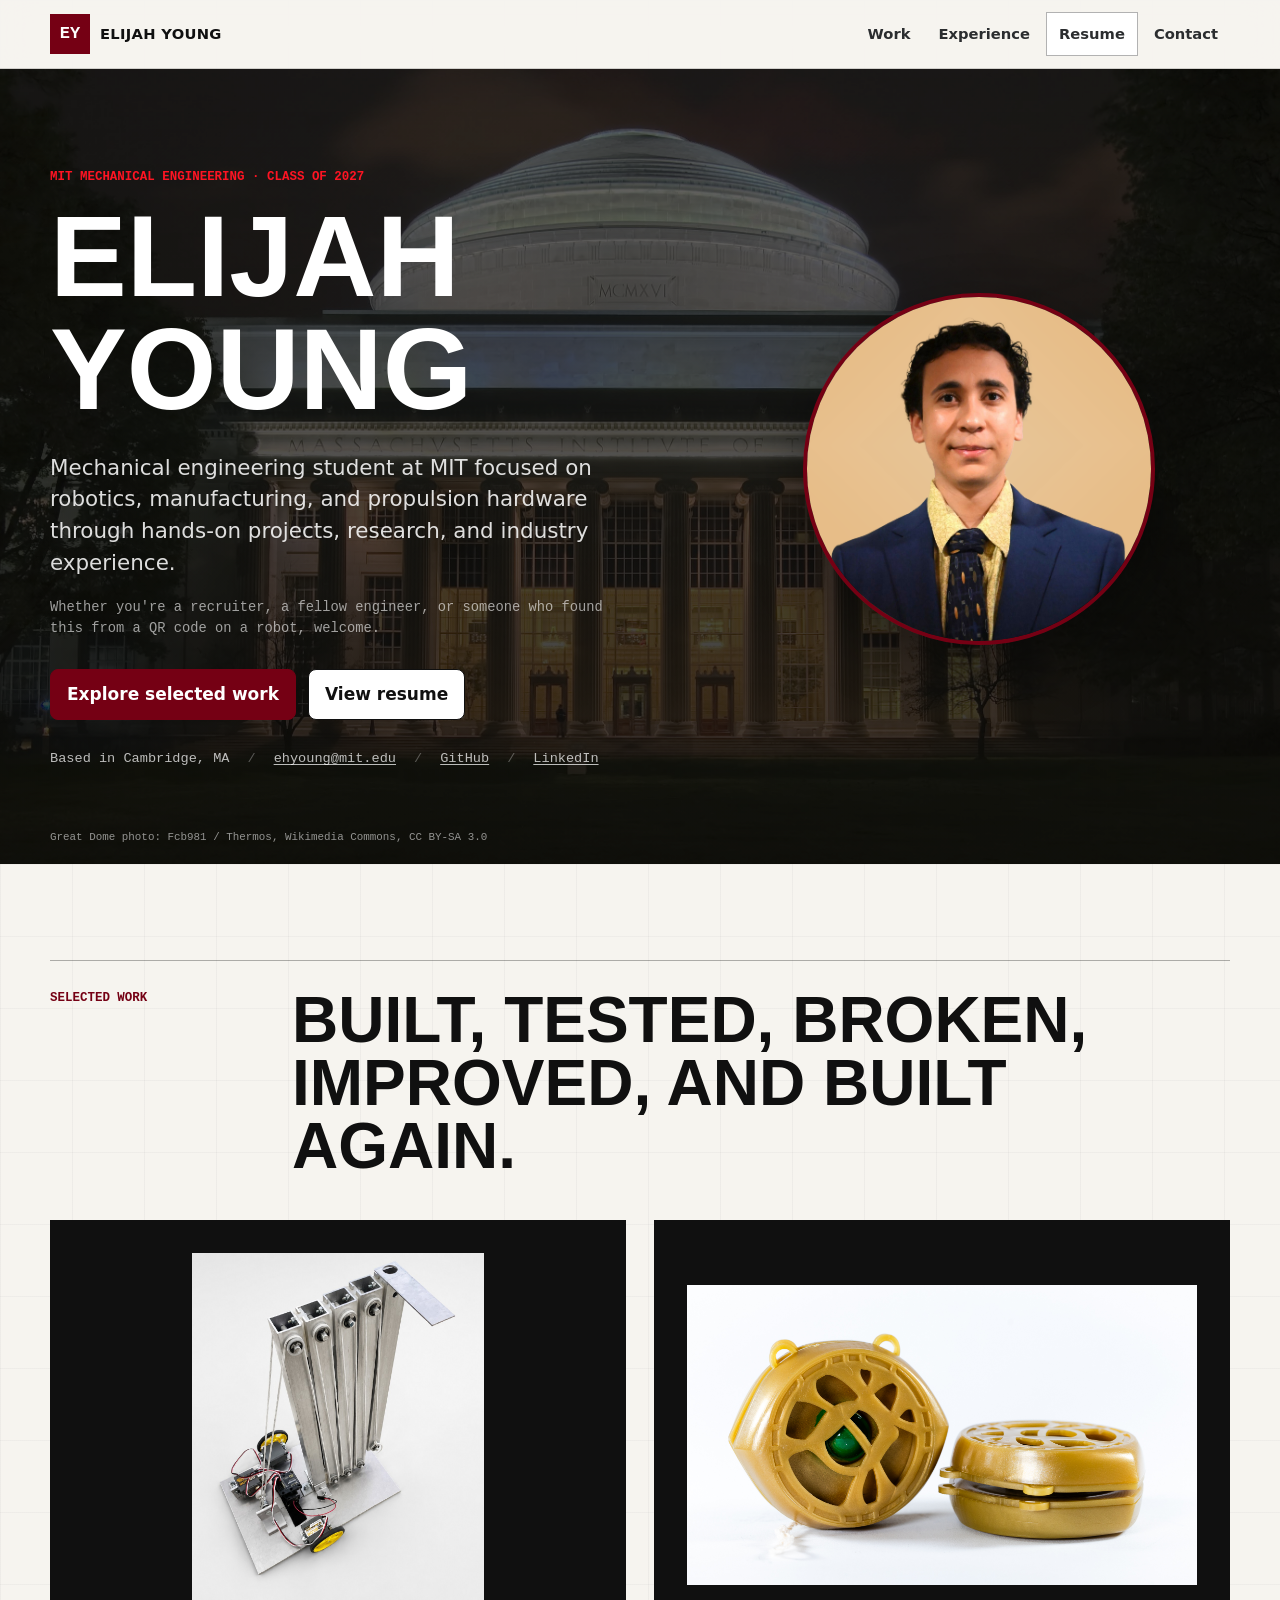
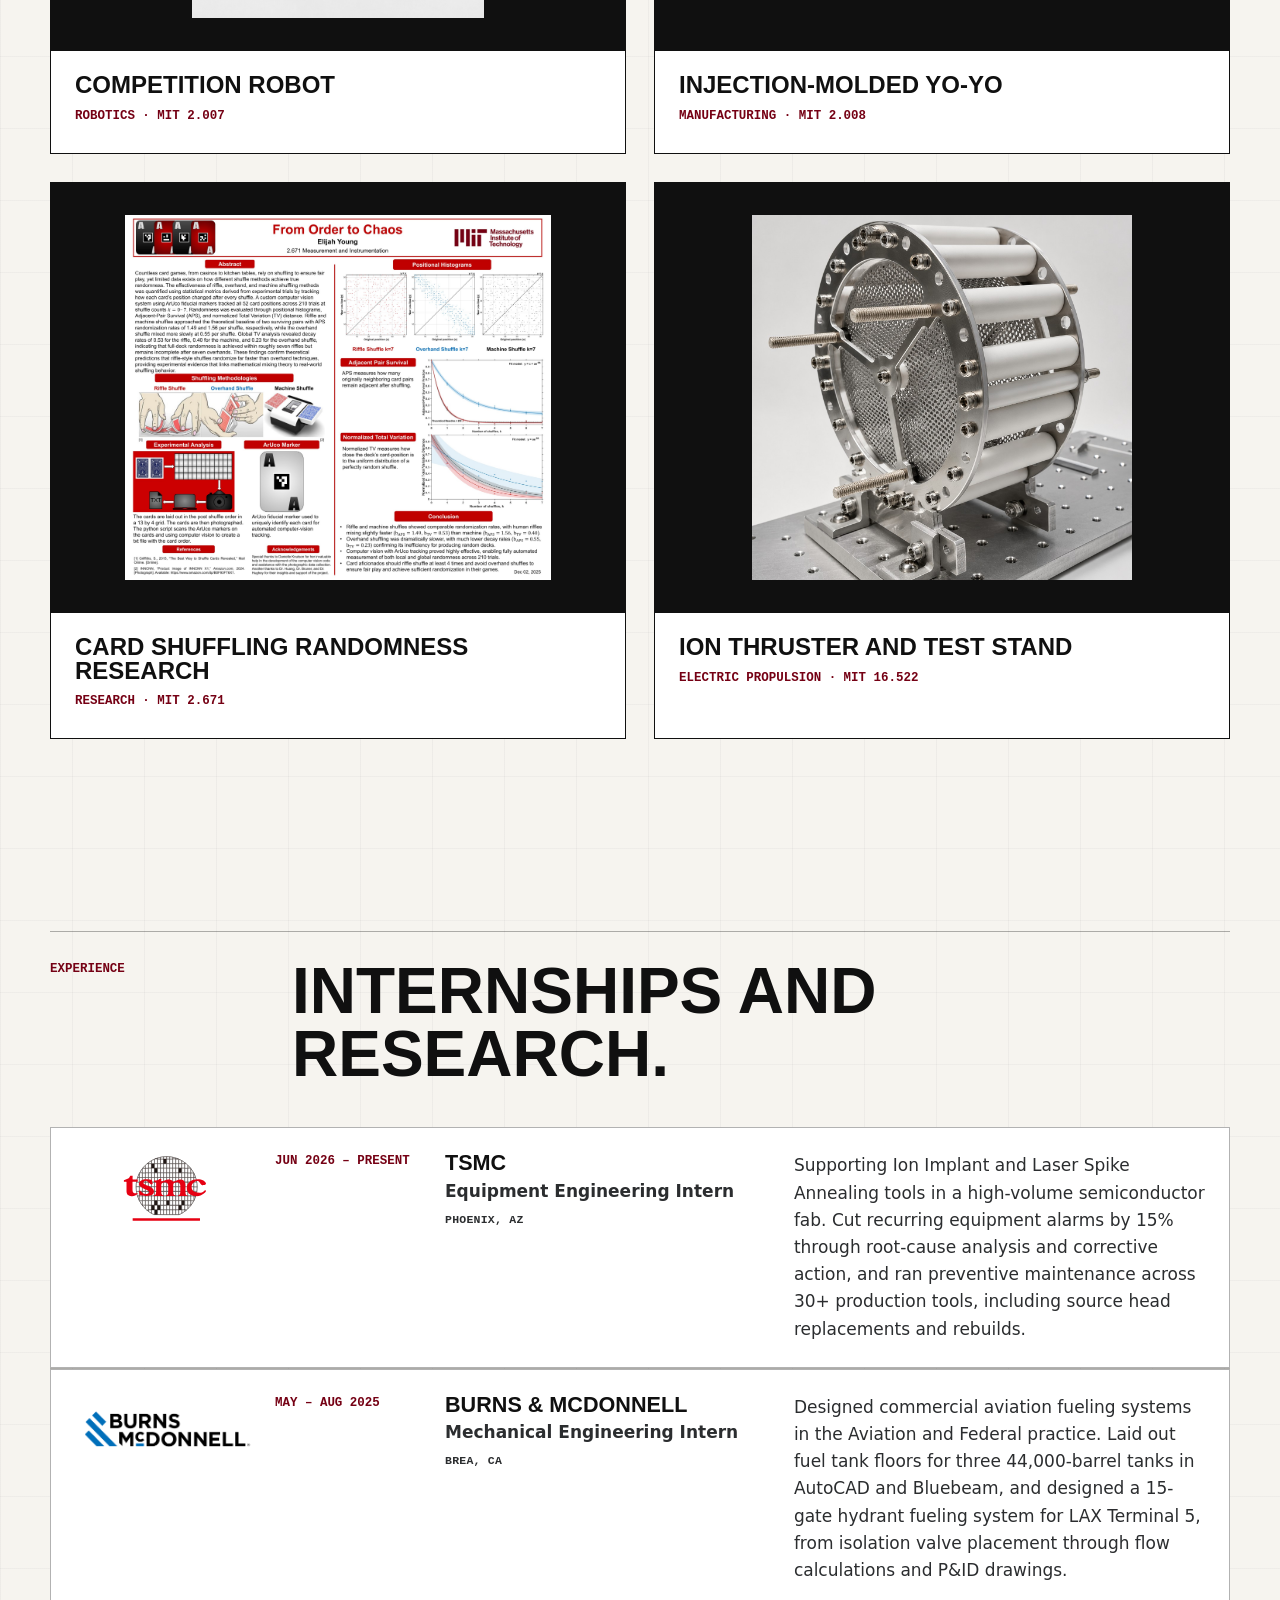
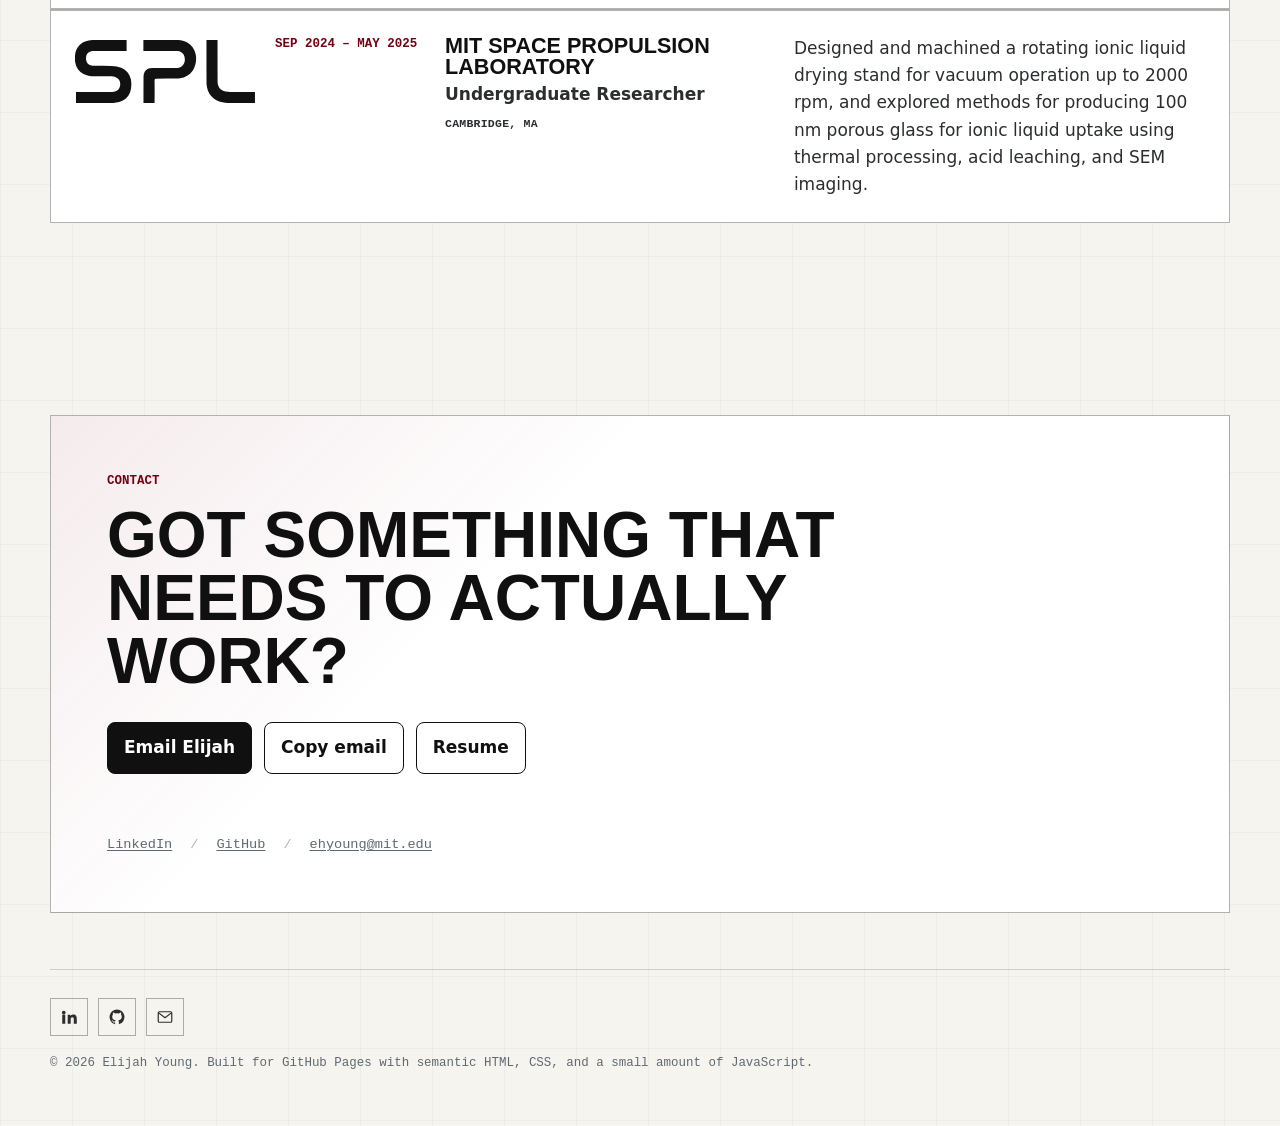
==== index.html @ 79ad25bd "Swap in a sharper Burns & McDonnell logo and widen the timeline logo column The old .webp rendered s" ====
<!DOCTYPE html>
<html lang="en">
<head>
  <meta charset="UTF-8" />
  <meta name="viewport" content="width=device-width, initial-scale=1.0" />
  <title>Elijah Young | Mechanical Engineering Portfolio</title>
  <meta name="description" content="MIT mechanical engineering student who builds robots, tools molds, and machines propulsion hardware. Portfolio of competition robotics, manufacturing, and research work." />
  <link rel="canonical" href="https://elijahhyoung.github.io/" />
  <meta name="theme-color" content="#750014" />
  <meta property="og:type" content="website" />
  <meta property="og:title" content="Elijah Young | Mechanical Engineering Portfolio" />
  <meta property="og:description" content="Robots, injection-molded parts, and propulsion hardware built and tested at MIT." />
  <meta property="og:url" content="https://elijahhyoung.github.io/" />
  <meta property="og:image" content="https://elijahhyoung.github.io/assets/icons/og-image.svg" />
  <meta name="twitter:card" content="summary_large_image" />
  <meta name="twitter:title" content="Elijah Young | Mechanical Engineering Portfolio" />
  <meta name="twitter:description" content="MIT mechanical engineering student who builds robots, tools molds, and machines propulsion hardware." />
  <meta name="twitter:image" content="https://elijahhyoung.github.io/assets/icons/og-image.svg" />
  <link rel="icon" href="assets/icons/ey-monogram.svg" type="image/svg+xml" />
  <link rel="preload" as="image" href="assets/profile/elijah-young-headshot.png" />
  <link rel="preload" as="image" href="assets/profile/mit-dome-night.jpg" />
  <link rel="stylesheet" href="style.css" />
  <script type="application/ld+json">
    {
      "@context": "https://schema.org",
      "@type": "Person",
      "name": "Elijah Young",
      "url": "https://elijahhyoung.github.io/",
      "email": "mailto:ehyoung@mit.edu",
      "affiliation": {
        "@type": "CollegeOrUniversity",
        "name": "Massachusetts Institute of Technology"
      },
      "sameAs": [
        "https://github.com/elijahhyoung",
        "https://www.linkedin.com/in/elijah-h-young/"
      ]
    }
  </script>
</head>
<body>
  <a class="skip-link" href="#main">Skip to content</a>

  <header class="site-header" data-site-header>
    <a class="wordmark" href="#top" aria-label="Elijah Young home">
      <span>EY</span>
      <strong>Elijah Young</strong>
    </a>
    <button class="nav-toggle" type="button" aria-expanded="false" aria-controls="site-nav" data-nav-toggle>
      <span class="sr-only">Menu</span>
      <span></span>
      <span></span>
    </button>
    <nav class="site-nav" id="site-nav" aria-label="Primary navigation" data-site-nav>
      <a href="#work" data-nav-link>Work</a>
      <a href="#experience" data-nav-link>Experience</a>
      <a class="nav-resume" href="assets/resume/elijah-young-resume.pdf" target="_blank" rel="noopener">Resume</a>
      <a href="#contact" data-nav-link>Contact</a>
    </nav>
  </header>

  <main id="main">
    <section class="hero" id="top" aria-labelledby="hero-title" data-section>
      <div class="hero-bg" aria-hidden="true"></div>
      <div class="hero-grid">
        <div class="hero-copy reveal">
          <p class="eyebrow">MIT Mechanical Engineering · Class of 2027</p>
          <h1 id="hero-title">Elijah Young</h1>
          <p class="hero-statement">Mechanical engineering student at MIT focused on robotics, manufacturing, and propulsion hardware through hands-on projects, research, and industry experience.</p>
          <p class="hero-note">Whether you're a recruiter, a fellow engineer, or someone who found this from a QR code on a robot, welcome.</p>
          <div class="hero-actions" aria-label="Primary actions">
            <a class="button button-primary" href="#work">Explore selected work</a>
            <a class="button button-secondary" href="assets/resume/elijah-young-resume.pdf" target="_blank" rel="noopener">View resume</a>
          </div>
          <ul class="signal-list" aria-label="Status and profiles">
            <li>Based in Cambridge, MA</li>
            <li><a href="mailto:ehyoung@mit.edu">ehyoung@mit.edu</a></li>
            <li><a href="https://github.com/elijahhyoung" target="_blank" rel="noopener noreferrer">GitHub</a></li>
            <li><a href="https://www.linkedin.com/in/elijah-h-young/" target="_blank" rel="noopener noreferrer">LinkedIn</a></li>
          </ul>
        </div>

        <div class="hero-visual reveal" aria-label="Portrait of Elijah Young">
          <div class="hero-avatar">
            <img src="assets/profile/elijah-young-headshot.png" width="1482" height="1620" alt="Portrait of Elijah Young." />
          </div>
        </div>
      </div>
      <p class="hero-credit">Great Dome photo: Fcb981 / Thermos, Wikimedia Commons, CC BY-SA 3.0</p>
    </section>

    <section class="section work-section" id="work" aria-labelledby="work-title" data-section>
      <div class="section-kicker reveal">
        <p class="eyebrow">Selected work</p>
        <h2 id="work-title">Built, tested, broken,<br />improved, and built again.</h2>
      </div>

      <div class="work-grid">
        <a class="work-card reveal" href="projects/competition-robot.html">
          <div class="work-card-media">
            <img class="contain-fit" src="assets/projects/robot/nelly-full-assembly.jpg" width="1122" height="1402" loading="lazy" alt="Nelly, the competition robot: base, 5-stage linear slide, and pulley system." />
          </div>
          <div class="work-card-body">
            <h3>Competition Robot</h3>
            <p class="project-category">Robotics · MIT 2.007</p>
          </div>
        </a>

        <a class="work-card reveal" href="projects/injection-molded-yoyo.html">
          <div class="work-card-media">
            <img class="contain-fit" src="assets/projects/yoyo/team-eye-product-01.jpg" width="2000" height="1175" loading="lazy" alt="Gold injection-molded yo-yo product photographed on a white background." />
          </div>
          <div class="work-card-body">
            <h3>Injection-Molded Yo-Yo</h3>
            <p class="project-category">Manufacturing · MIT 2.008</p>
          </div>
        </a>

        <a class="work-card reveal" href="projects/card-shuffling-randomness.html">
          <div class="work-card-media">
            <img class="contain-fit" src="assets/projects/card-shuffling/poster.jpg" width="2200" height="1885" loading="lazy" alt="Research poster titled From Order to Chaos, covering the card shuffling randomness study." />
          </div>
          <div class="work-card-body">
            <h3>Card Shuffling Randomness Research</h3>
            <p class="project-category">Research · MIT 2.671</p>
          </div>
        </a>

        <a class="work-card reveal" href="projects/ion-thruster-test-stand.html">
          <div class="work-card-media">
            <img class="contain-fit" src="assets/projects/ion-thruster/final-assembly-clean.jpg" width="1280" height="1229" loading="lazy" alt="Assembled ion thruster hardware mounted on a test plate." />
          </div>
          <div class="work-card-body">
            <h3>Ion Thruster and Test Stand</h3>
            <p class="project-category">Electric propulsion · MIT 16.522</p>
          </div>
        </a>
      </div>
    </section>

    <section class="section experience-section" id="experience" aria-labelledby="experience-title" data-section>
      <div class="section-kicker reveal">
        <p class="eyebrow">Experience</p>
        <h2 id="experience-title">Internships and research.</h2>
      </div>
      <div class="timeline reveal">
        <article>
          <div class="timeline-logo">
            <img src="assets/logos/tsmc-1.svg" alt="TSMC logo" loading="lazy" />
          </div>
          <span>Jun 2026 – Present</span>
          <div class="timeline-heading">
            <h3>TSMC</h3>
            <p class="timeline-role">Equipment Engineering Intern</p>
            <p class="timeline-place">Phoenix, AZ</p>
          </div>
          <p>Supporting Ion Implant and Laser Spike Annealing tools in a high-volume semiconductor fab. Cut recurring equipment alarms by 15% through root-cause analysis and corrective action, and ran preventive maintenance across 30+ production tools, including source head replacements and rebuilds.</p>
        </article>
        <article>
          <div class="timeline-logo">
            <img src="assets/logos/burns-mcdonnell.png" alt="Burns &amp; McDonnell logo" loading="lazy" />
          </div>
          <span>May – Aug 2025</span>
          <div class="timeline-heading">
            <h3>Burns &amp; McDonnell</h3>
            <p class="timeline-role">Mechanical Engineering Intern</p>
            <p class="timeline-place">Brea, CA</p>
          </div>
          <p>Designed commercial aviation fueling systems in the Aviation and Federal practice. Laid out fuel tank floors for three 44,000-barrel tanks in AutoCAD and Bluebeam, and designed a 15-gate hydrant fueling system for LAX Terminal 5, from isolation valve placement through flow calculations and P&amp;ID drawings.</p>
        </article>
        <article>
          <div class="timeline-logo">
            <img src="assets/logos/mit-space-propulsion-lab.svg" alt="MIT Space Propulsion Laboratory logo" loading="lazy" />
          </div>
          <span>Sep 2024 – May 2025</span>
          <div class="timeline-heading">
            <h3>MIT Space Propulsion Laboratory</h3>
            <p class="timeline-role">Undergraduate Researcher</p>
            <p class="timeline-place">Cambridge, MA</p>
          </div>
          <p>Designed and machined a rotating ionic liquid drying stand for vacuum operation up to 2000 rpm, and explored methods for producing 100 nm porous glass for ionic liquid uptake using thermal processing, acid leaching, and SEM imaging.</p>
        </article>
      </div>
    </section>

    <section class="section contact-section" id="contact" aria-labelledby="contact-title" data-section>
      <div class="contact-panel reveal">
        <p class="eyebrow">Contact</p>
        <h2 id="contact-title">Got something that needs to actually work?</h2>
        <div class="contact-actions">
          <a class="button button-primary" href="mailto:ehyoung@mit.edu">Email Elijah</a>
          <button class="button button-secondary" type="button" data-copy-email data-email="ehyoung@mit.edu">Copy email</button>
          <a class="button button-secondary" href="assets/resume/elijah-young-resume.pdf" target="_blank" rel="noopener">Resume</a>
        </div>
        <p class="copy-status" aria-live="polite" data-copy-status></p>
        <ul class="contact-links">
          <li><a href="https://www.linkedin.com/in/elijah-h-young/" target="_blank" rel="noopener noreferrer">LinkedIn</a></li>
          <li><a href="https://github.com/elijahhyoung" target="_blank" rel="noopener noreferrer">GitHub</a></li>
          <li><a href="mailto:ehyoung@mit.edu">ehyoung@mit.edu</a></li>
        </ul>
      </div>
    </section>
  </main>

  <footer class="site-footer">
    <ul class="footer-icons" aria-label="Elsewhere">
      <li>
        <a href="https://www.linkedin.com/in/elijah-h-young/" target="_blank" rel="noopener noreferrer" aria-label="LinkedIn">
          <svg viewBox="0 0 24 24" fill="currentColor" aria-hidden="true"><path d="M4.98 3.5a2.5 2.5 0 1 1 0 5 2.5 2.5 0 0 1 0-5zM3 9h4v12H3V9zm7 0h3.8v1.7h.05c.53-.98 1.83-2 3.76-2 4.02 0 4.76 2.5 4.76 5.76V21h-4v-5.7c0-1.36-.02-3.1-1.9-3.1-1.9 0-2.2 1.48-2.2 3v5.8h-4V9z"/></svg>
        </a>
      </li>
      <li>
        <a href="https://github.com/elijahhyoung" target="_blank" rel="noopener noreferrer" aria-label="GitHub">
          <svg viewBox="0 0 24 24" fill="currentColor" aria-hidden="true"><path d="M12 2a10 10 0 0 0-3.16 19.49c.5.09.68-.22.68-.48v-1.7c-2.78.6-3.37-1.34-3.37-1.34-.46-1.16-1.11-1.47-1.11-1.47-.9-.62.07-.6.07-.6 1 .07 1.53 1.03 1.53 1.03.89 1.52 2.34 1.08 2.91.83.09-.65.35-1.08.63-1.33-2.22-.25-4.56-1.11-4.56-4.94 0-1.09.39-1.98 1.03-2.68-.1-.25-.45-1.27.1-2.65 0 0 .84-.27 2.75 1.03a9.6 9.6 0 0 1 5 0c1.9-1.3 2.75-1.03 2.75-1.03.55 1.38.2 2.4.1 2.65.64.7 1.03 1.59 1.03 2.68 0 3.84-2.35 4.68-4.58 4.93.36.31.68.92.68 1.85v2.74c0 .27.18.58.69.48A10 10 0 0 0 12 2z"/></svg>
        </a>
      </li>
      <li>
        <a href="mailto:ehyoung@mit.edu" aria-label="Email">
          <svg viewBox="0 0 24 24" fill="none" stroke="currentColor" stroke-width="1.6" aria-hidden="true"><rect x="3" y="5" width="18" height="14" rx="1.5"/><path d="M3.5 6.5l8.5 6.5 8.5-6.5" stroke-linecap="round" stroke-linejoin="round"/></svg>
        </a>
      </li>
    </ul>
    <p>&copy; 2026 Elijah Young. Built for GitHub Pages with semantic HTML, CSS, and a small amount of JavaScript.</p>
  </footer>

  <script src="script.js" defer></script>
</body>
</html>
---- style.css ----
:root {
  --mit-cardinal: #750014;
  --mit-gray: #8b959e;
  --mit-red: #ff1423;
  --ink: #101010;
  --ink-soft: #2b2d2f;
  --paper: #f6f4ef;
  --paper-strong: #ffffff;
  --steel: #d6dce0;
  --steel-dark: #5f6971;
  --line: rgba(16, 16, 16, 0.16);
  --line-strong: rgba(16, 16, 16, 0.32);
  --shadow: 0 24px 60px rgba(16, 16, 16, 0.12);
  --mono: "SFMono-Regular", Consolas, "Liberation Mono", monospace;
  --sans: Inter, ui-sans-serif, system-ui, -apple-system, BlinkMacSystemFont, "Segoe UI", sans-serif;
  --display: "Arial Narrow", "Helvetica Neue", Arial, sans-serif;
  --site-max: 1180px;
  --radius: 8px;
}

* {
  box-sizing: border-box;
}

html {
  scroll-behavior: smooth;
}

body {
  margin: 0;
  background:
    linear-gradient(90deg, rgba(16, 16, 16, 0.035) 1px, transparent 1px) 0 0 / 72px 72px,
    linear-gradient(180deg, rgba(16, 16, 16, 0.03) 1px, transparent 1px) 0 0 / 72px 72px,
    var(--paper);
  color: var(--ink);
  font-family: var(--sans);
  font-size: 17px;
  line-height: 1.6;
}

body.nav-open {
  overflow: hidden;
}

img,
video {
  display: block;
  max-width: 100%;
}

a {
  color: inherit;
  text-underline-offset: 0.18em;
}

button,
input {
  font: inherit;
}

:focus-visible {
  outline: 3px solid var(--mit-red);
  outline-offset: 3px;
}

.skip-link {
  position: fixed;
  left: 16px;
  top: 16px;
  z-index: 100;
  transform: translateY(-150%);
  background: var(--ink);
  color: var(--paper-strong);
  padding: 10px 14px;
  text-decoration: none;
}

.skip-link:focus {
  transform: translateY(0);
}

.sr-only {
  position: absolute;
  width: 1px;
  height: 1px;
  padding: 0;
  margin: -1px;
  overflow: hidden;
  clip: rect(0, 0, 0, 0);
  white-space: nowrap;
  border: 0;
}

.site-header {
  position: sticky;
  top: 0;
  z-index: 50;
  display: flex;
  align-items: center;
  justify-content: space-between;
  gap: 24px;
  min-height: 68px;
  padding: 12px max(24px, calc((100vw - var(--site-max)) / 2));
  border-bottom: 1px solid var(--line);
  background: rgba(246, 244, 239, 0.92);
  backdrop-filter: blur(16px);
}

.wordmark {
  display: inline-flex;
  align-items: center;
  gap: 10px;
  min-height: 44px;
  color: var(--ink);
  text-decoration: none;
}

.wordmark span {
  display: grid;
  place-items: center;
  width: 40px;
  height: 40px;
  background: var(--mit-cardinal);
  color: var(--paper-strong);
  font-family: var(--mono);
  font-weight: 800;
}

.wordmark strong {
  font-size: 0.92rem;
  letter-spacing: 0.02em;
  text-transform: uppercase;
}

.site-nav {
  display: flex;
  align-items: center;
  gap: 4px;
}

.site-nav a {
  position: relative;
  min-height: 40px;
  padding: 9px 12px;
  color: var(--ink-soft);
  font-size: 0.92rem;
  font-weight: 700;
  text-decoration: none;
}

.site-nav a::after {
  position: absolute;
  left: 12px;
  right: 12px;
  bottom: 4px;
  height: 2px;
  background: var(--mit-red);
  transform: scaleX(0);
  transform-origin: left;
  transition: transform 160ms ease;
  content: "";
}

.site-nav a:hover::after,
.site-nav a:focus-visible::after,
.site-nav a.is-active::after {
  transform: scaleX(1);
}

.nav-resume {
  border: 1px solid var(--line-strong);
  background: var(--paper-strong);
}

.nav-toggle {
  display: none;
  width: 44px;
  height: 44px;
  border: 1px solid var(--line);
  background: var(--paper-strong);
  color: var(--ink);
}

.nav-toggle span:not(.sr-only) {
  display: block;
  width: 18px;
  height: 2px;
  margin: 5px auto;
  background: currentColor;
}

main {
  overflow: clip;
}

.section {
  width: min(var(--site-max), calc(100% - 48px));
  margin: 0 auto;
  padding: 96px 0;
}

.hero {
  position: relative;
  overflow: hidden;
  color: var(--paper-strong);
}

.hero-bg {
  position: absolute;
  inset: 0;
  z-index: -1;
  background:
    linear-gradient(180deg, rgba(10, 8, 6, 0.62), rgba(10, 8, 6, 0.8)),
    url("assets/profile/mit-dome-night.jpg") center 38% / cover no-repeat;
}

.hero-grid {
  display: grid;
  grid-template-columns: minmax(0, 1.08fr) minmax(320px, 0.92fr);
  gap: clamp(36px, 7vw, 88px);
  align-items: center;
  width: min(var(--site-max), calc(100% - 48px));
  min-height: calc(100vh - 140px);
  margin: 0 auto;
  padding: 96px 0 56px;
}

.hero .eyebrow {
  color: var(--mit-red);
}

.hero h1 {
  color: var(--paper-strong);
}

.hero-credit {
  width: min(var(--site-max), calc(100% - 48px));
  margin: 0 auto;
  padding-bottom: 18px;
  color: rgba(255, 255, 255, 0.55);
  font-family: var(--mono);
  font-size: 0.68rem;
}

.eyebrow,
.project-category,
.meta-label {
  margin: 0 0 12px;
  color: var(--mit-cardinal);
  font-family: var(--mono);
  font-size: 0.78rem;
  font-weight: 800;
  letter-spacing: 0;
  text-transform: uppercase;
}

h1,
h2,
h3,
p {
  margin: 0;
}

h1,
h2,
h3 {
  color: var(--ink);
  font-family: var(--display);
  font-stretch: condensed;
  line-height: 0.98;
}

h1 {
  max-width: 760px;
  font-size: clamp(3.4rem, 9vw, 7.9rem);
  letter-spacing: 0;
  text-transform: uppercase;
}

h2 {
  max-width: 840px;
  font-size: clamp(2.2rem, 5vw, 4.4rem);
  letter-spacing: 0;
  text-transform: uppercase;
}

#work-title {
  max-width: 1100px;
}

h3 {
  font-size: clamp(1.55rem, 2.7vw, 2.45rem);
  letter-spacing: 0;
  text-transform: uppercase;
}

.hero-statement {
  max-width: 690px;
  margin-top: 26px;
  color: rgba(255, 255, 255, 0.86);
  font-size: clamp(1.08rem, 2.2vw, 1.34rem);
  line-height: 1.48;
}

.hero-note {
  max-width: 620px;
  margin-top: 18px;
  color: rgba(255, 255, 255, 0.6);
  font-family: var(--mono);
  font-size: 0.86rem;
  line-height: 1.55;
}

.hero-actions,
.contact-actions {
  display: flex;
  flex-wrap: wrap;
  gap: 12px;
  margin-top: 30px;
}

.button {
  display: inline-flex;
  align-items: center;
  justify-content: center;
  min-height: 46px;
  border: 1px solid var(--ink);
  border-radius: var(--radius);
  padding: 11px 16px;
  font-weight: 800;
  text-decoration: none;
  cursor: pointer;
}

.button-primary {
  background: var(--ink);
  color: var(--paper-strong);
}

.button-primary:hover,
.button-primary:focus-visible {
  background: var(--mit-cardinal);
  border-color: var(--mit-cardinal);
}

.hero .button-primary {
  background: var(--mit-cardinal);
  border-color: var(--mit-cardinal);
  color: var(--paper-strong);
}

.hero .button-primary:hover,
.hero .button-primary:focus-visible {
  background: var(--mit-red);
  border-color: var(--mit-red);
}

.button-secondary {
  background: var(--paper-strong);
  color: var(--ink);
}

.button-secondary:hover,
.button-secondary:focus-visible {
  border-color: var(--mit-red);
  color: var(--mit-cardinal);
}

.signal-list,
.contact-links {
  display: flex;
  flex-wrap: wrap;
  gap: 10px 18px;
  padding: 0;
  margin: 28px 0 0;
  list-style: none;
  color: var(--steel-dark);
  font-family: var(--mono);
  font-size: 0.85rem;
}

.signal-list li:not(:last-child)::after,
.contact-links li:not(:last-child)::after {
  margin-left: 18px;
  color: var(--line-strong);
  content: "/";
}

.hero .signal-list {
  color: rgba(255, 255, 255, 0.72);
}

.hero .signal-list li:not(:last-child)::after {
  color: rgba(255, 255, 255, 0.3);
}

.hero .signal-list a:hover,
.hero .signal-list a:focus-visible {
  color: var(--paper-strong);
}

.hero-visual {
  display: flex;
  justify-content: center;
}

.hero-avatar {
  width: min(360px, 70%);
  aspect-ratio: 1 / 1;
  border-radius: 50%;
  overflow: hidden;
  border: 4px solid var(--mit-cardinal);
  box-shadow: 0 24px 60px rgba(0, 0, 0, 0.45);
}

.hero-avatar img {
  width: 100%;
  height: 100%;
  object-fit: cover;
  object-position: center 15%;
}

.section-kicker {
  display: grid;
  grid-template-columns: 210px minmax(0, 1fr);
  gap: 32px;
  align-items: start;
  padding-top: 28px;
  border-top: 1px solid var(--line-strong);
}

.work-grid {
  display: grid;
  grid-template-columns: repeat(2, minmax(0, 1fr));
  gap: 28px;
  margin-top: 42px;
}

.work-card {
  display: flex;
  flex-direction: column;
  border: 1px solid var(--ink);
  background: var(--paper-strong);
  color: inherit;
  text-decoration: none;
}

.work-card-media {
  aspect-ratio: 4 / 3;
  border-bottom: 1px solid var(--ink);
  background: var(--ink);
  overflow: hidden;
}

.work-card-media img {
  width: 100%;
  height: 100%;
  object-fit: cover;
  object-position: center;
  transition: transform 400ms ease;
}

.work-card-media img.contain-fit {
  object-fit: contain;
  padding: 32px;
  box-sizing: border-box;
}

.work-card:hover .work-card-media img,
.work-card:focus-visible .work-card-media img {
  transform: scale(1.05);
}

.work-card-body {
  padding: 22px 24px 26px;
}

.work-card-body h3 {
  font-size: 1.5rem;
}

.work-card-body .project-category {
  margin: 10px 0 0;
}

.placeholder-media {
  display: grid;
  place-items: center;
  min-height: 360px;
  padding: 28px;
  background:
    repeating-linear-gradient(-45deg, rgba(255, 255, 255, 0.11) 0 12px, transparent 12px 24px),
    var(--ink);
  color: var(--paper-strong);
  text-align: center;
}

.work-card-media.placeholder-media {
  min-height: 0;
  padding: 20px;
  font-family: var(--mono);
  font-size: 0.78rem;
  text-transform: uppercase;
}

.placeholder-media code {
  white-space: normal;
}

.timeline p,
.case-study p,
.not-found p {
  color: var(--ink-soft);
}

dt {
  color: var(--steel-dark);
  font-family: var(--mono);
  font-size: 0.72rem;
  font-weight: 800;
  text-transform: uppercase;
}

dd {
  margin: 5px 0 0;
  font-weight: 750;
  line-height: 1.35;
}

.text-link {
  display: inline-flex;
  align-items: center;
  gap: 10px;
  color: var(--mit-cardinal);
  font-weight: 850;
  text-decoration: none;
}

.text-link::after {
  content: "->";
}

.text-link:hover,
.text-link:focus-visible {
  color: var(--mit-red);
}

.timeline article,
.contact-panel,
.case-panel,
.asset-block {
  border: 1px solid var(--line-strong);
  background: var(--paper-strong);
}

.timeline {
  display: grid;
  gap: 1px;
  margin-top: 42px;
  background: var(--line-strong);
}

.timeline article {
  display: grid;
  grid-template-columns: 180px 150px minmax(0, 0.8fr) minmax(0, 1fr);
  gap: 20px;
  align-items: start;
  padding: 24px;
}

.timeline-logo {
  display: flex;
  align-items: center;
  justify-content: center;
  height: 72px;
}

.timeline-logo img {
  max-width: 100%;
  max-height: 100%;
  object-fit: contain;
}

.timeline span {
  color: var(--mit-cardinal);
  font-family: var(--mono);
  font-size: 0.78rem;
  font-weight: 800;
  text-transform: uppercase;
}

.timeline h3 {
  font-size: 1.35rem;
}

.timeline-role {
  margin-top: 4px;
  color: var(--ink-soft);
  font-weight: 700;
}

.timeline-place {
  margin-top: 6px;
  color: var(--steel-dark);
  font-family: var(--mono);
  font-size: 0.72rem;
  font-weight: 800;
  letter-spacing: 0.02em;
  text-transform: uppercase;
}

.contact-section {
  padding-bottom: 56px;
}

.contact-panel {
  padding: clamp(28px, 6vw, 56px);
  background:
    linear-gradient(135deg, rgba(117, 0, 20, 0.08), transparent 36%),
    var(--paper-strong);
}

.copy-status {
  min-height: 1.4em;
  margin-top: 14px;
  color: var(--mit-cardinal);
  font-family: var(--mono);
  font-size: 0.82rem;
}

.site-footer {
  width: min(var(--site-max), calc(100% - 48px));
  margin: 0 auto;
  padding: 28px 0 52px;
  border-top: 1px solid var(--line);
  color: var(--steel-dark);
  font-family: var(--mono);
  font-size: 0.78rem;
}

.footer-icons {
  display: flex;
  gap: 10px;
  padding: 0;
  margin: 0 0 18px;
  list-style: none;
}

.footer-icons a {
  display: grid;
  place-items: center;
  width: 38px;
  height: 38px;
  border: 1px solid var(--line-strong);
  color: var(--ink-soft);
  text-decoration: none;
  transition: color 160ms ease, border-color 160ms ease;
}

.footer-icons a:hover,
.footer-icons a:focus-visible {
  border-color: var(--mit-cardinal);
  color: var(--mit-cardinal);
}

.footer-icons svg {
  width: 18px;
  height: 18px;
}

.case-hero {
  width: min(var(--site-max), calc(100% - 48px));
  margin: 0 auto;
  padding: 64px 0 52px;
}

.case-hero h1 {
  max-width: 960px;
  font-size: clamp(3rem, 8vw, 7rem);
}

.case-summary {
  display: grid;
  grid-template-columns: minmax(0, 1fr) 360px;
  gap: 32px;
  margin-top: 32px;
}

.case-summary > p {
  color: var(--ink-soft);
  font-size: 1.2rem;
  line-height: 1.48;
}

.case-meta {
  display: grid;
  gap: 1px;
  background: var(--line-strong);
}

.case-meta div {
  padding: 14px;
  background: var(--paper-strong);
}

.case-actions {
  display: flex;
  flex-wrap: wrap;
  gap: 12px;
  margin-top: 28px;
}

.case-media {
  width: min(var(--site-max), calc(100% - 48px));
  margin: 0 auto 56px;
  border: 1px solid var(--ink);
  background: var(--paper-strong);
}

.case-panel + .case-media {
  margin-top: 28px;
}

.case-media img,
.case-media video {
  width: 100%;
  height: auto;
  max-height: 720px;
  object-fit: cover;
}

.case-media-poster img {
  height: auto;
  max-height: none;
  object-fit: contain;
}

.case-media-poster a {
  display: block;
  cursor: pointer;
}

.case-media figcaption,
.media-grid figcaption {
  padding: 10px 12px;
  border-top: 1px solid var(--line-strong);
  color: var(--steel-dark);
  font-family: var(--mono);
  font-size: 0.76rem;
}

.case-study {
  width: min(980px, calc(100% - 48px));
  margin: 0 auto;
  padding-bottom: 96px;
}

.case-panel {
  display: grid;
  grid-template-columns: 230px minmax(0, 1fr);
  gap: 32px;
  padding: 28px;
  margin-top: 18px;
}

.case-panel h2 {
  font-size: 1.8rem;
}

.case-study p.case-callout {
  margin-bottom: 12px;
  color: var(--ink);
  font-weight: 800;
  font-size: 1.15rem;
  line-height: 1.4;
}

.case-panel div > p + p,
.case-panel div > ul,
.case-panel div > ol {
  margin-top: 14px;
}

.case-panel ul,
.case-panel ol {
  margin: 0;
  padding-left: 20px;
}

.case-panel li + li {
  margin-top: 8px;
}

.media-grid {
  display: grid;
  grid-template-columns: repeat(2, minmax(0, 1fr));
  gap: 18px;
  margin: 28px 0;
}

.media-grid figure {
  margin: 0;
  border: 1px solid var(--line-strong);
  background: var(--paper-strong);
}

.media-grid img {
  width: 100%;
  height: auto;
  aspect-ratio: 4 / 3;
  object-fit: cover;
}

.media-grid--compact {
  grid-template-columns: repeat(2, minmax(0, 260px));
  justify-content: center;
}

.media-grid--compact img {
  aspect-ratio: 1 / 1;
  object-fit: cover;
}

.back-link {
  display: inline-flex;
  margin-bottom: 24px;
  color: var(--mit-cardinal);
  font-weight: 850;
  text-decoration: none;
}

.not-found {
  width: min(760px, calc(100% - 48px));
  margin: 0 auto;
  padding: 120px 0;
}

.not-found p {
  margin-top: 20px;
  font-size: 1.15rem;
}

.not-found .button {
  margin-top: 28px;
}

.reveal {
  opacity: 1;
  transform: none;
}

.js .reveal {
  opacity: 0;
  transform: translateY(18px);
  transition: opacity 500ms ease, transform 500ms ease;
}

.js .reveal.is-visible {
  opacity: 1;
  transform: none;
}

@media (prefers-reduced-motion: reduce) {
  *,
  *::before,
  *::after {
    scroll-behavior: auto !important;
    transition-duration: 0.01ms !important;
    animation-duration: 0.01ms !important;
    animation-iteration-count: 1 !important;
  }

  .js .reveal {
    opacity: 1;
    transform: none;
  }
}

@media (max-width: 960px) {
  .hero-grid,
  .case-summary {
    grid-template-columns: 1fr;
  }

  .hero-grid {
    min-height: auto;
  }

  .timeline article {
    grid-template-columns: 1fr;
    gap: 10px;
  }

  .case-panel {
    grid-template-columns: 1fr;
  }
}

@media (max-width: 760px) {
  body {
    font-size: 16px;
  }

  .site-header {
    padding-inline: 18px;
  }

  .nav-toggle {
    display: block;
  }

  .site-nav {
    position: fixed;
    inset: 68px 0 auto;
    display: flex;
    flex-direction: column;
    align-items: stretch;
    padding: 18px;
    border-bottom: 1px solid var(--line-strong);
    background: var(--paper);
  }

  .js .site-nav {
    display: none;
  }

  .js .site-nav.is-open {
    display: flex;
  }

  html:not(.js) .site-nav {
    position: static;
    flex-flow: row wrap;
    padding: 0;
    border-bottom: 0;
    background: transparent;
  }

  .site-nav a {
    min-height: 48px;
    border-bottom: 1px solid var(--line);
  }

  .wordmark strong {
    display: none;
  }

  .section,
  .case-hero,
  .case-media,
  .case-study,
  .site-footer {
    width: min(100% - 32px, var(--site-max));
  }

  .section {
    padding: 68px 0;
  }

  .hero-grid {
    padding: 56px 0 40px;
  }

  .section-kicker,
  .work-grid,
  .media-grid {
    grid-template-columns: 1fr;
  }

  .placeholder-media {
    min-height: 280px;
  }

  .signal-list li,
  .contact-links li {
    width: 100%;
  }

  .signal-list li::after,
  .contact-links li::after {
    display: none;
  }
}
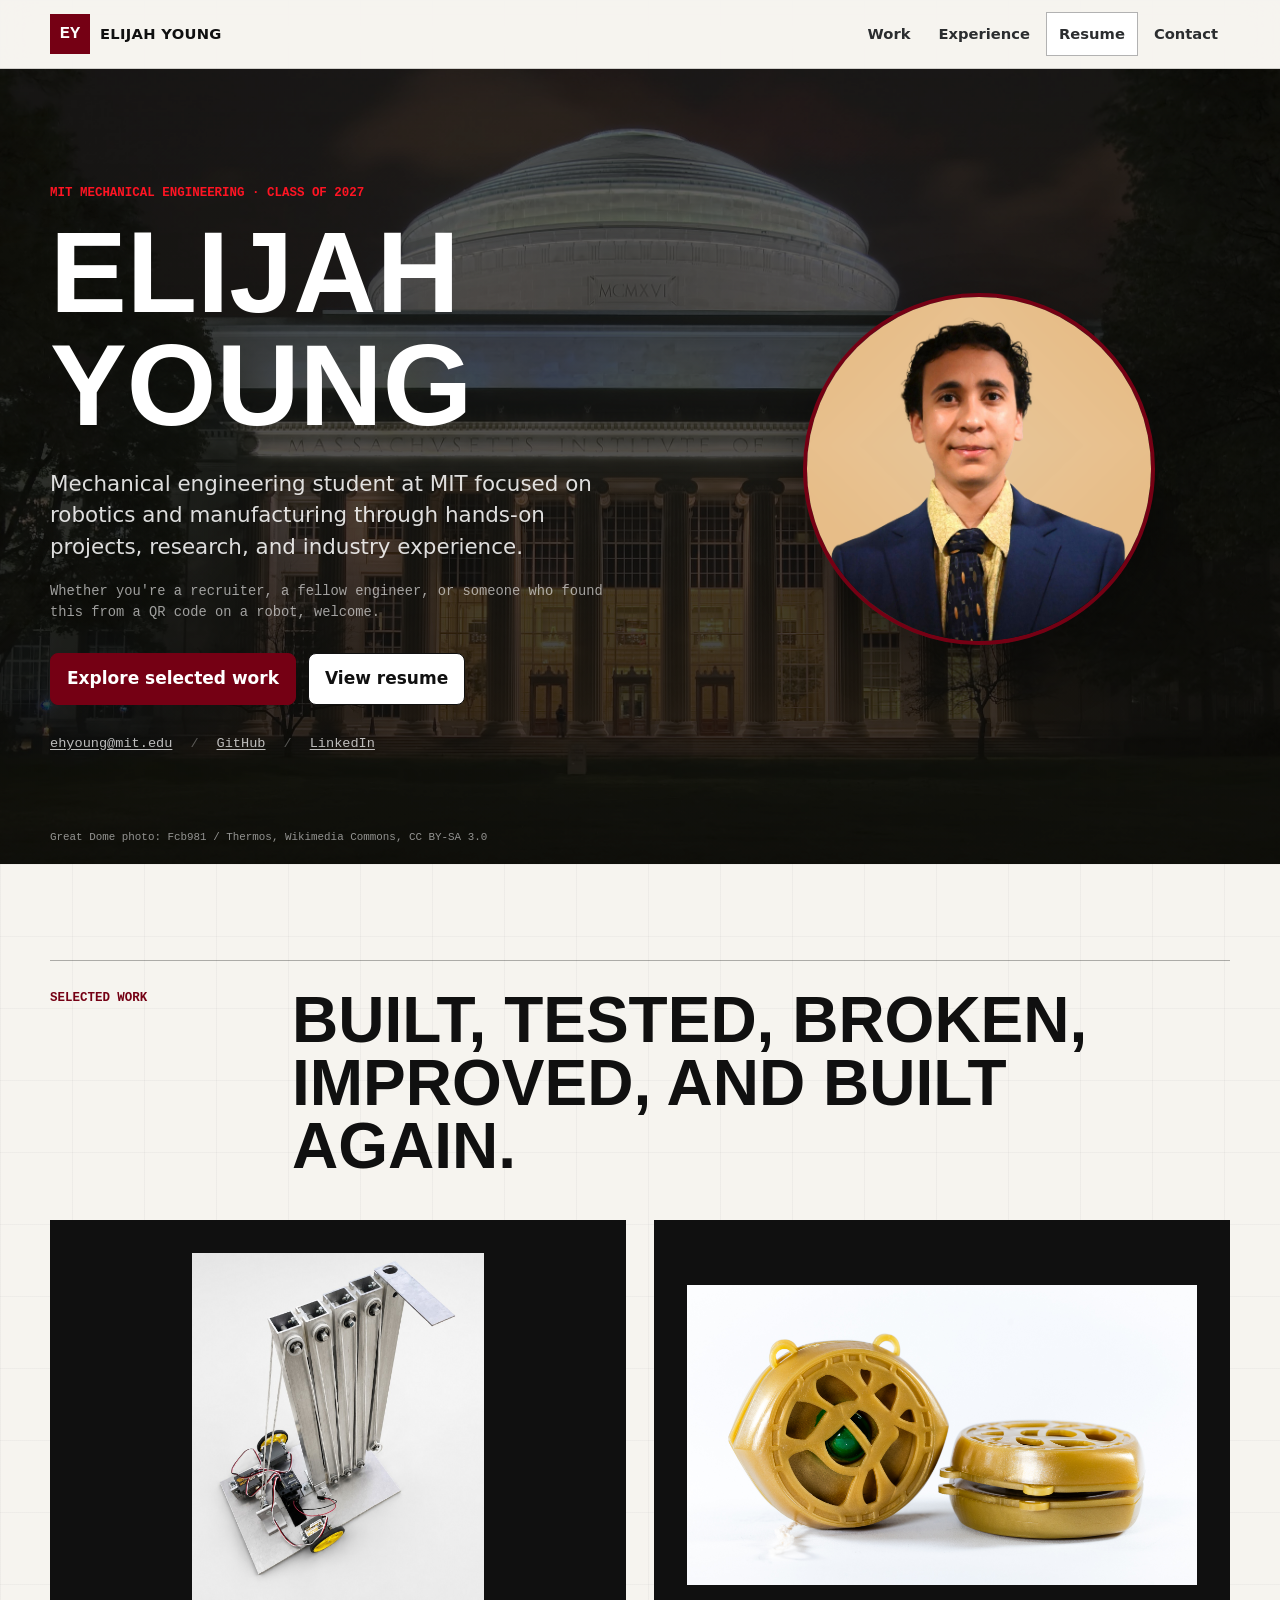
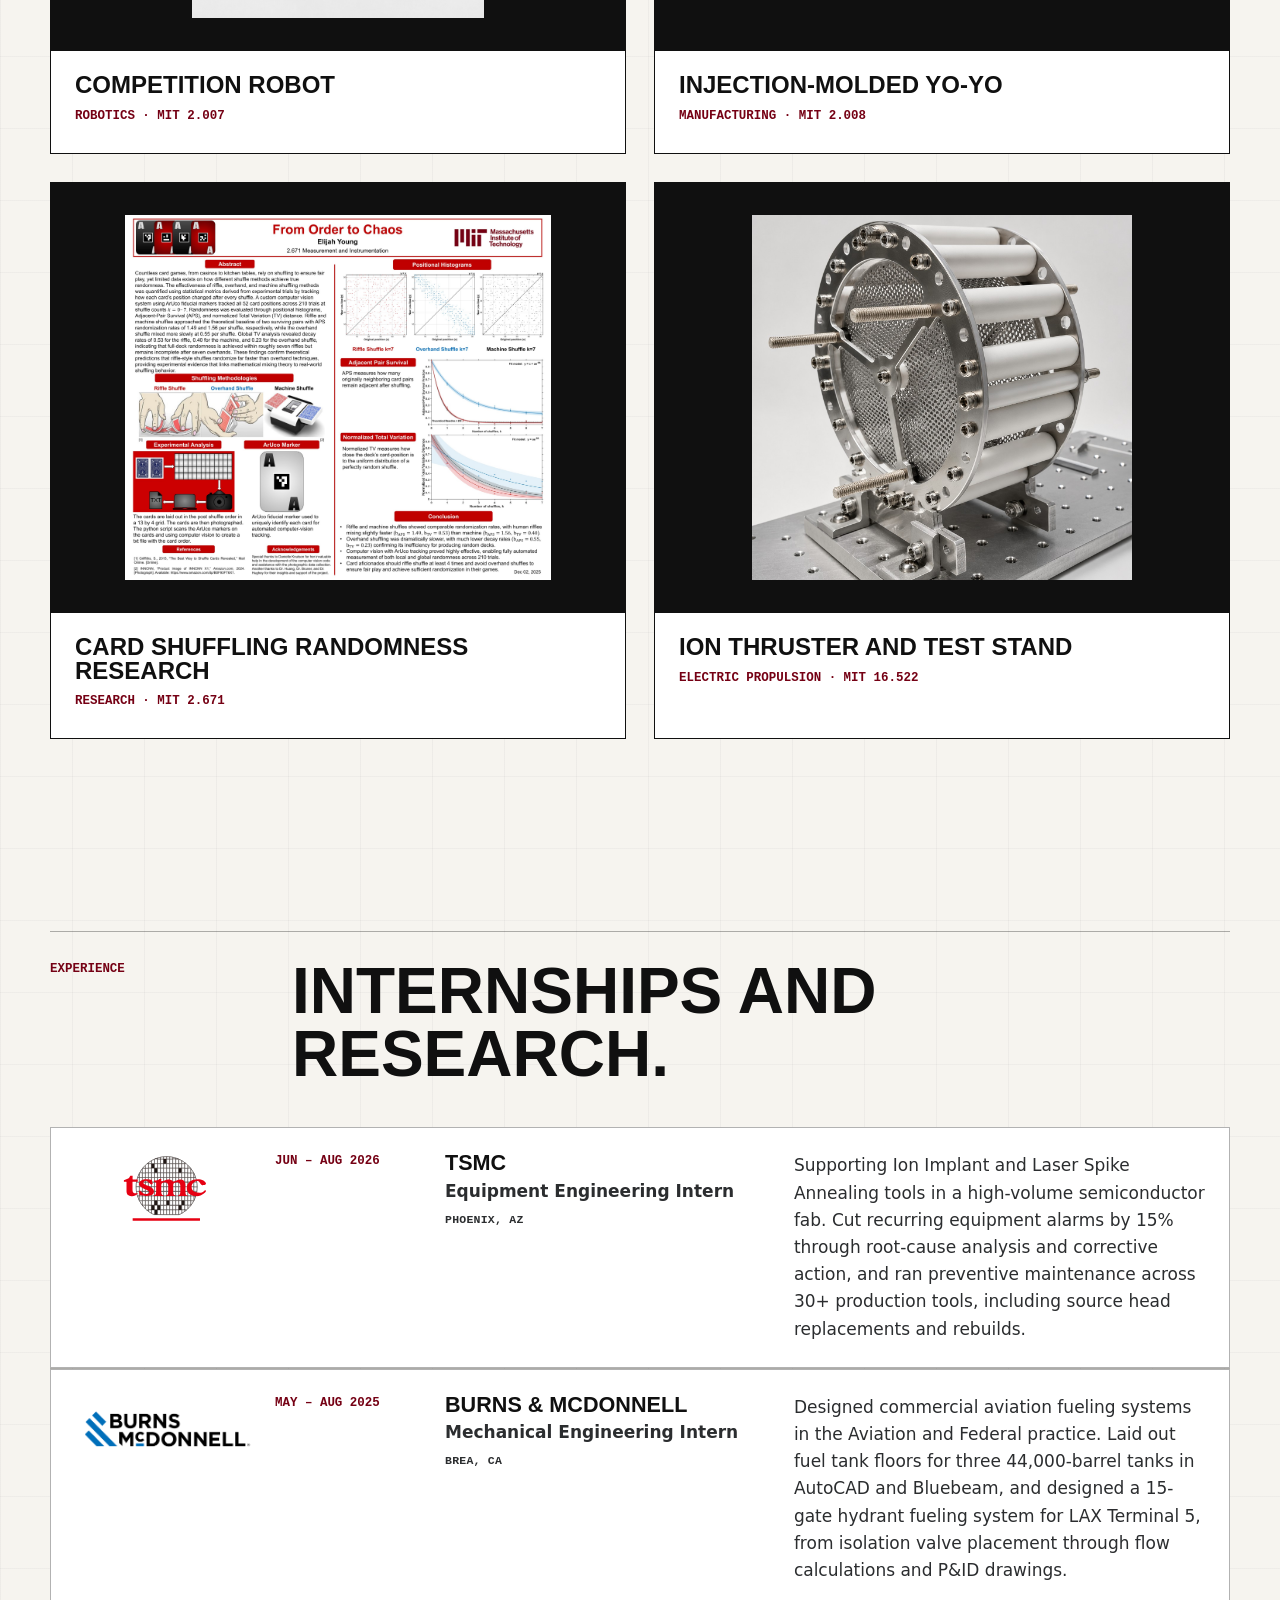
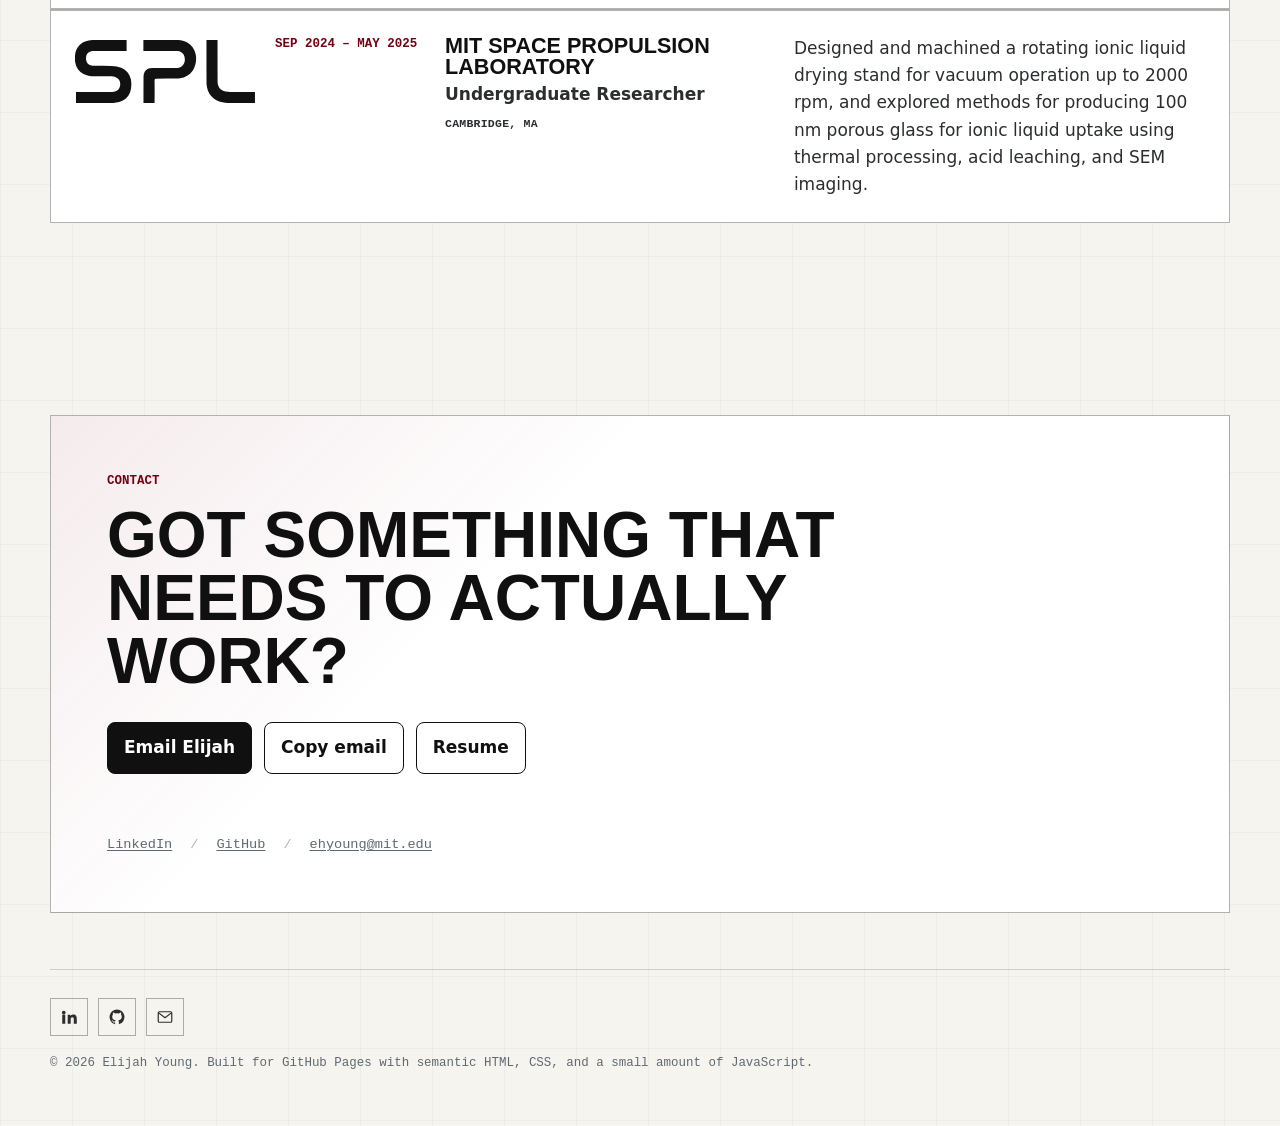
==== commit 0b7cc8f1: "Update hero copy, TSMC dates, and resume; drop location line - Drop "propulsion" from the hero state" ====
--- a/index.html
+++ b/index.html
@@ -66,14 +66,13 @@
         <div class="hero-copy reveal">
           <p class="eyebrow">MIT Mechanical Engineering · Class of 2027</p>
           <h1 id="hero-title">Elijah Young</h1>
-          <p class="hero-statement">Mechanical engineering student at MIT focused on robotics, manufacturing, and propulsion hardware through hands-on projects, research, and industry experience.</p>
+          <p class="hero-statement">Mechanical engineering student at MIT focused on robotics and manufacturing through hands-on projects, research, and industry experience.</p>
           <p class="hero-note">Whether you're a recruiter, a fellow engineer, or someone who found this from a QR code on a robot, welcome.</p>
           <div class="hero-actions" aria-label="Primary actions">
             <a class="button button-primary" href="#work">Explore selected work</a>
             <a class="button button-secondary" href="assets/resume/elijah-young-resume.pdf" target="_blank" rel="noopener">View resume</a>
           </div>
           <ul class="signal-list" aria-label="Status and profiles">
-            <li>Based in Cambridge, MA</li>
             <li><a href="mailto:ehyoung@mit.edu">ehyoung@mit.edu</a></li>
             <li><a href="https://github.com/elijahhyoung" target="_blank" rel="noopener noreferrer">GitHub</a></li>
             <li><a href="https://www.linkedin.com/in/elijah-h-young/" target="_blank" rel="noopener noreferrer">LinkedIn</a></li>
@@ -148,7 +147,7 @@
           <div class="timeline-logo">
             <img src="assets/logos/tsmc-1.svg" alt="TSMC logo" loading="lazy" />
           </div>
-          <span>Jun 2026 – Present</span>
+          <span>Jun – Aug 2026</span>
           <div class="timeline-heading">
             <h3>TSMC</h3>
             <p class="timeline-role">Equipment Engineering Intern</p>
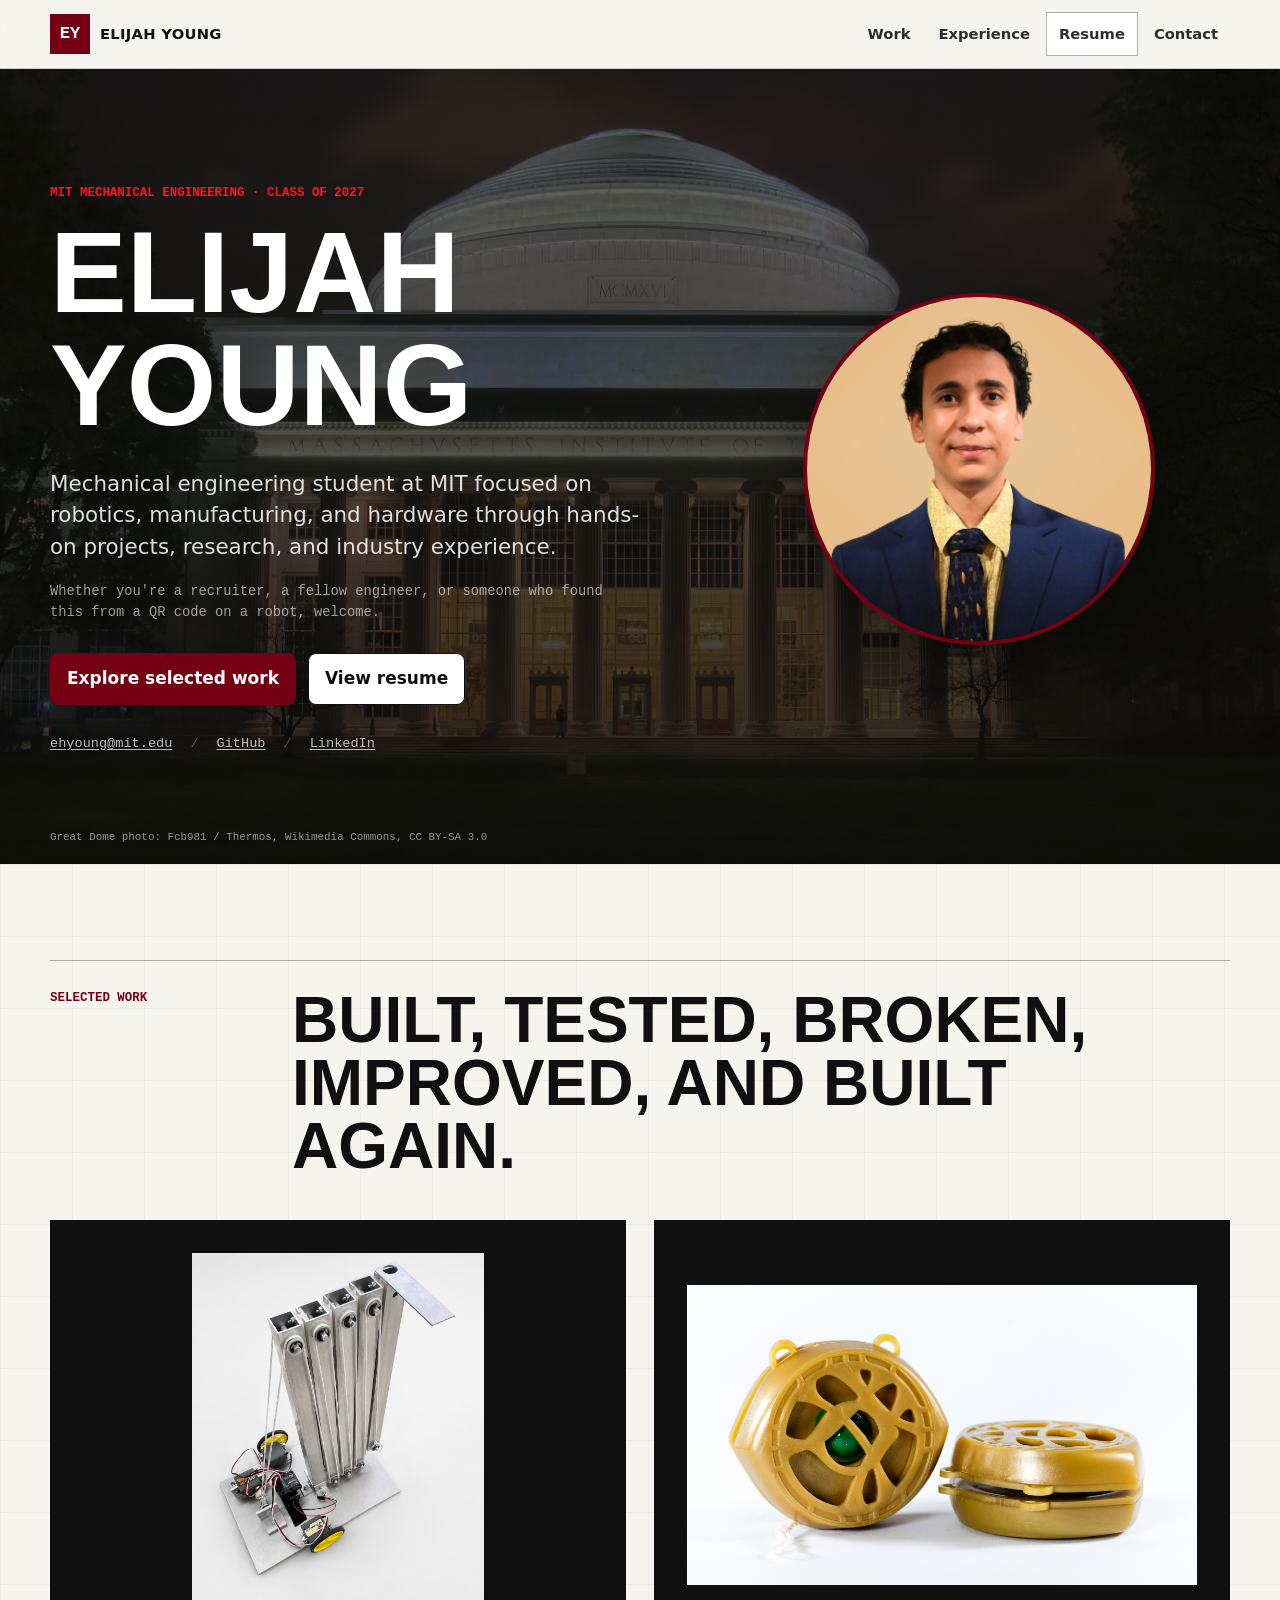
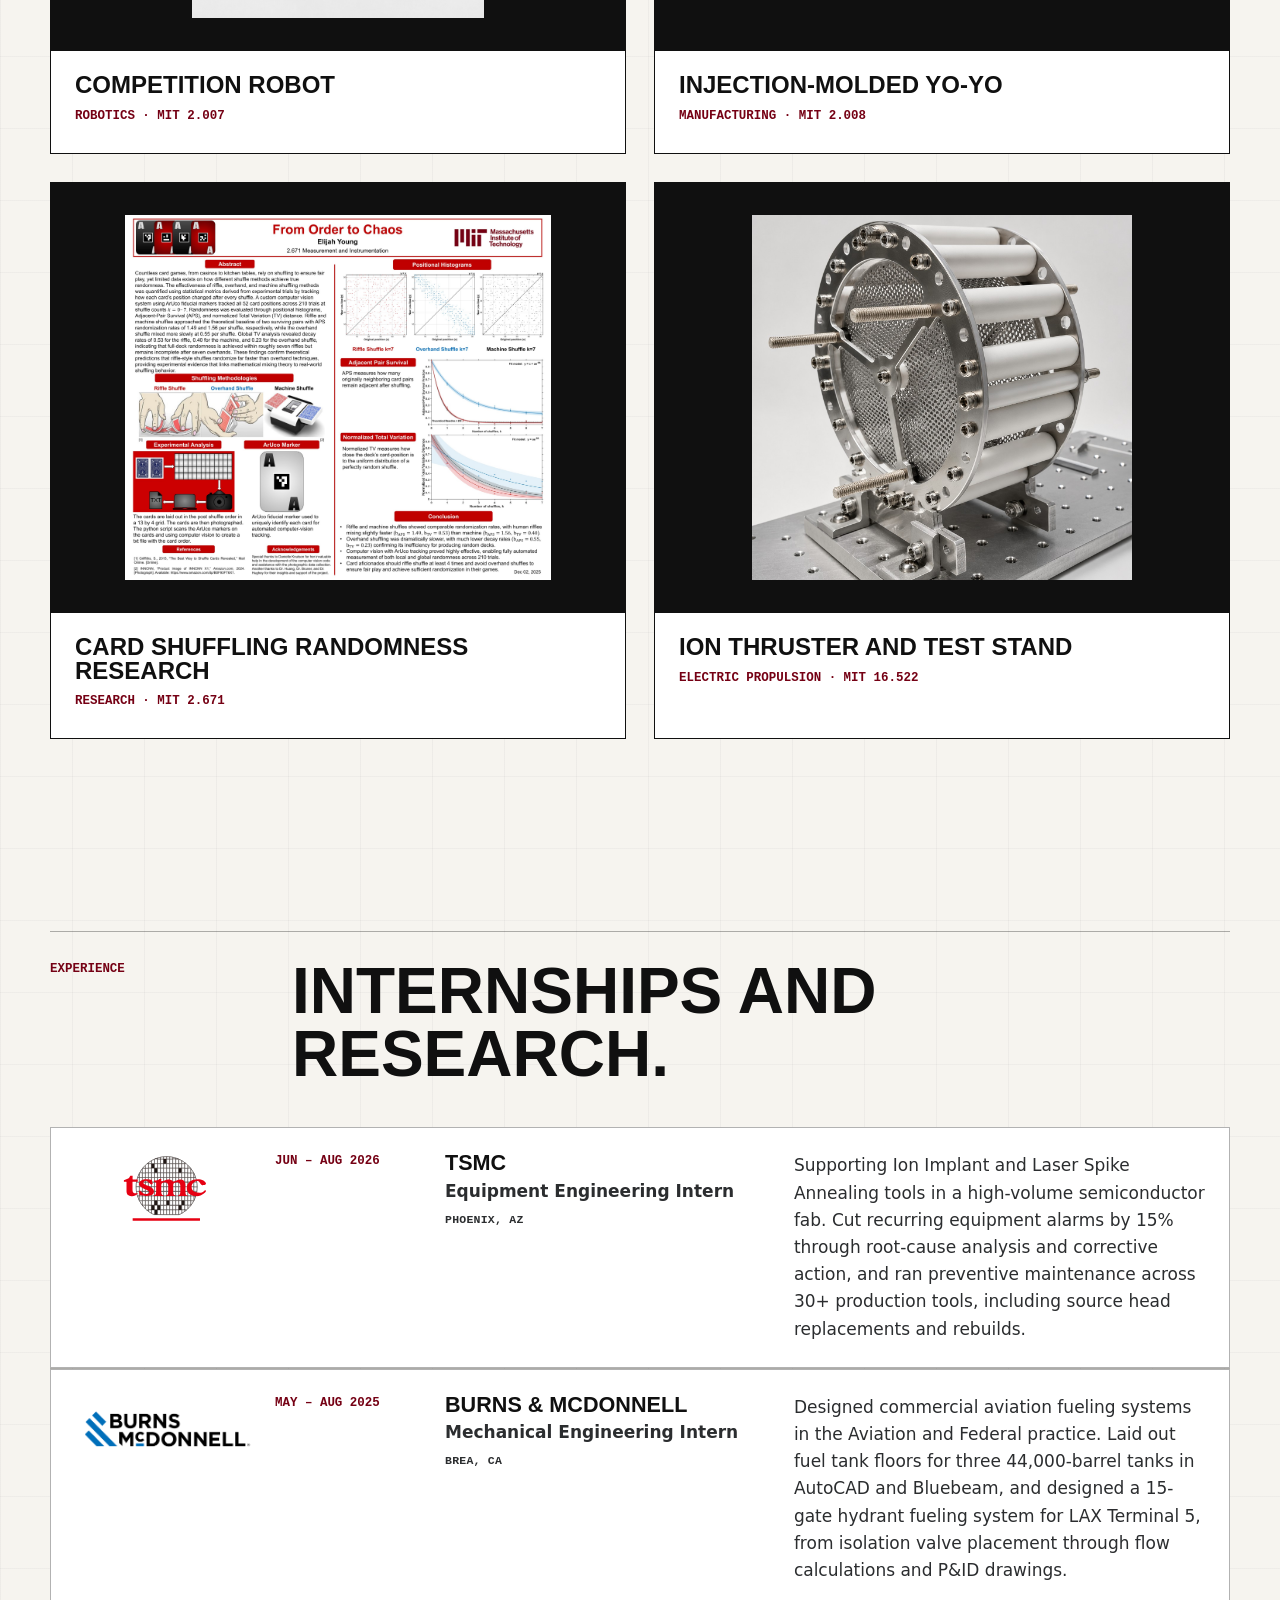
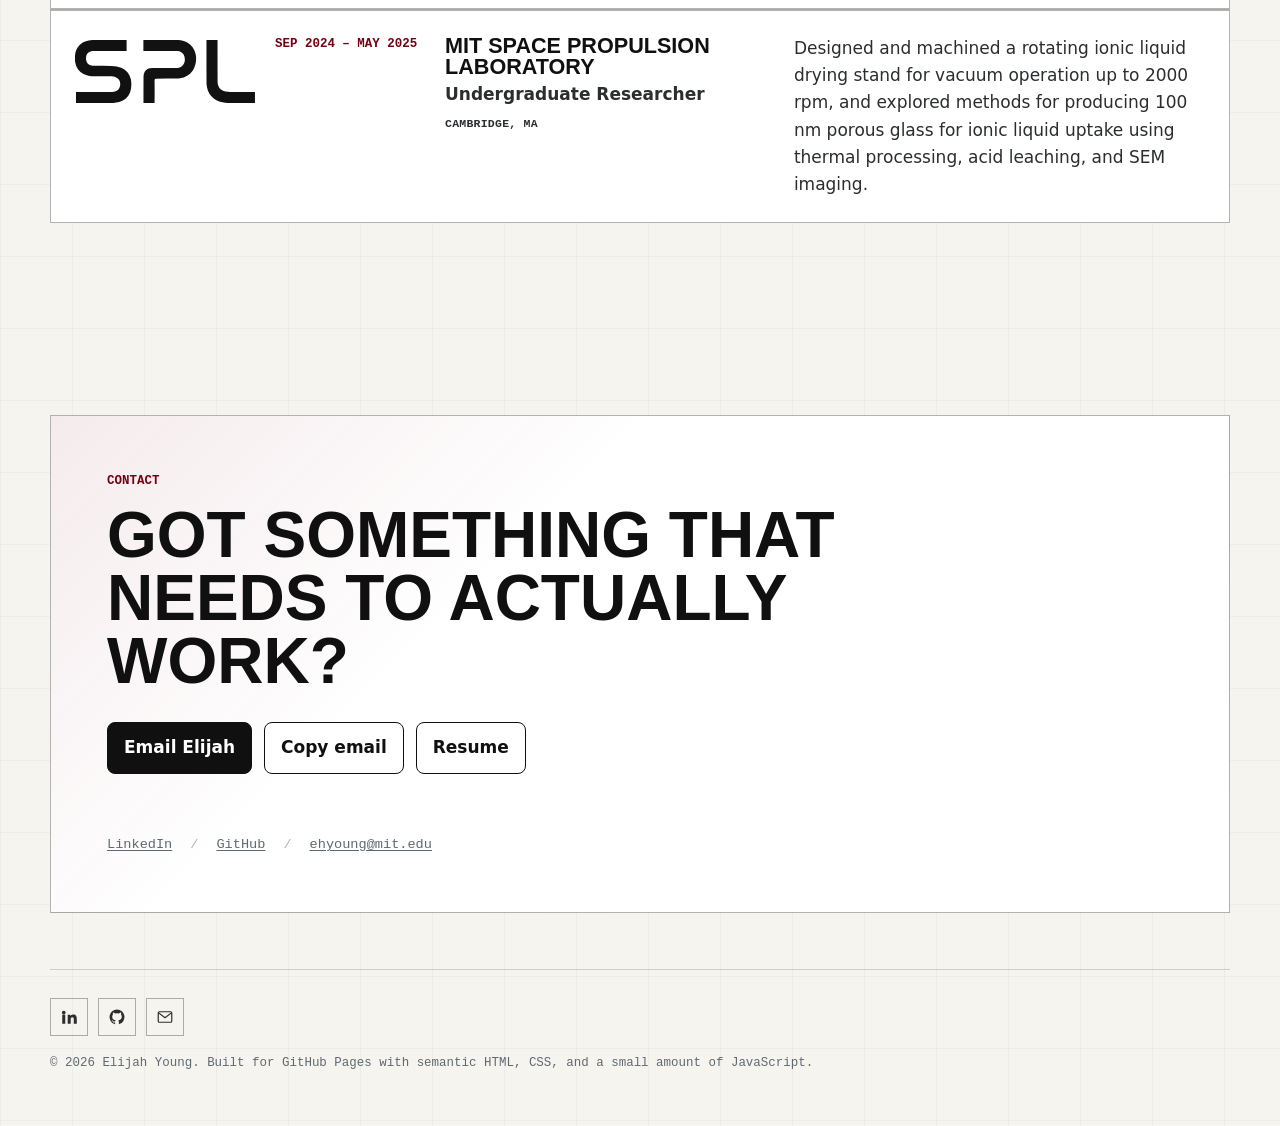
==== commit 81026ffd: "Keep "and hardware" in hero statement, only drop "propulsion"" ====
--- a/index.html
+++ b/index.html
@@ -66,7 +66,7 @@
         <div class="hero-copy reveal">
           <p class="eyebrow">MIT Mechanical Engineering · Class of 2027</p>
           <h1 id="hero-title">Elijah Young</h1>
-          <p class="hero-statement">Mechanical engineering student at MIT focused on robotics and manufacturing through hands-on projects, research, and industry experience.</p>
+          <p class="hero-statement">Mechanical engineering student at MIT focused on robotics, manufacturing, and hardware through hands-on projects, research, and industry experience.</p>
           <p class="hero-note">Whether you're a recruiter, a fellow engineer, or someone who found this from a QR code on a robot, welcome.</p>
           <div class="hero-actions" aria-label="Primary actions">
             <a class="button button-primary" href="#work">Explore selected work</a>
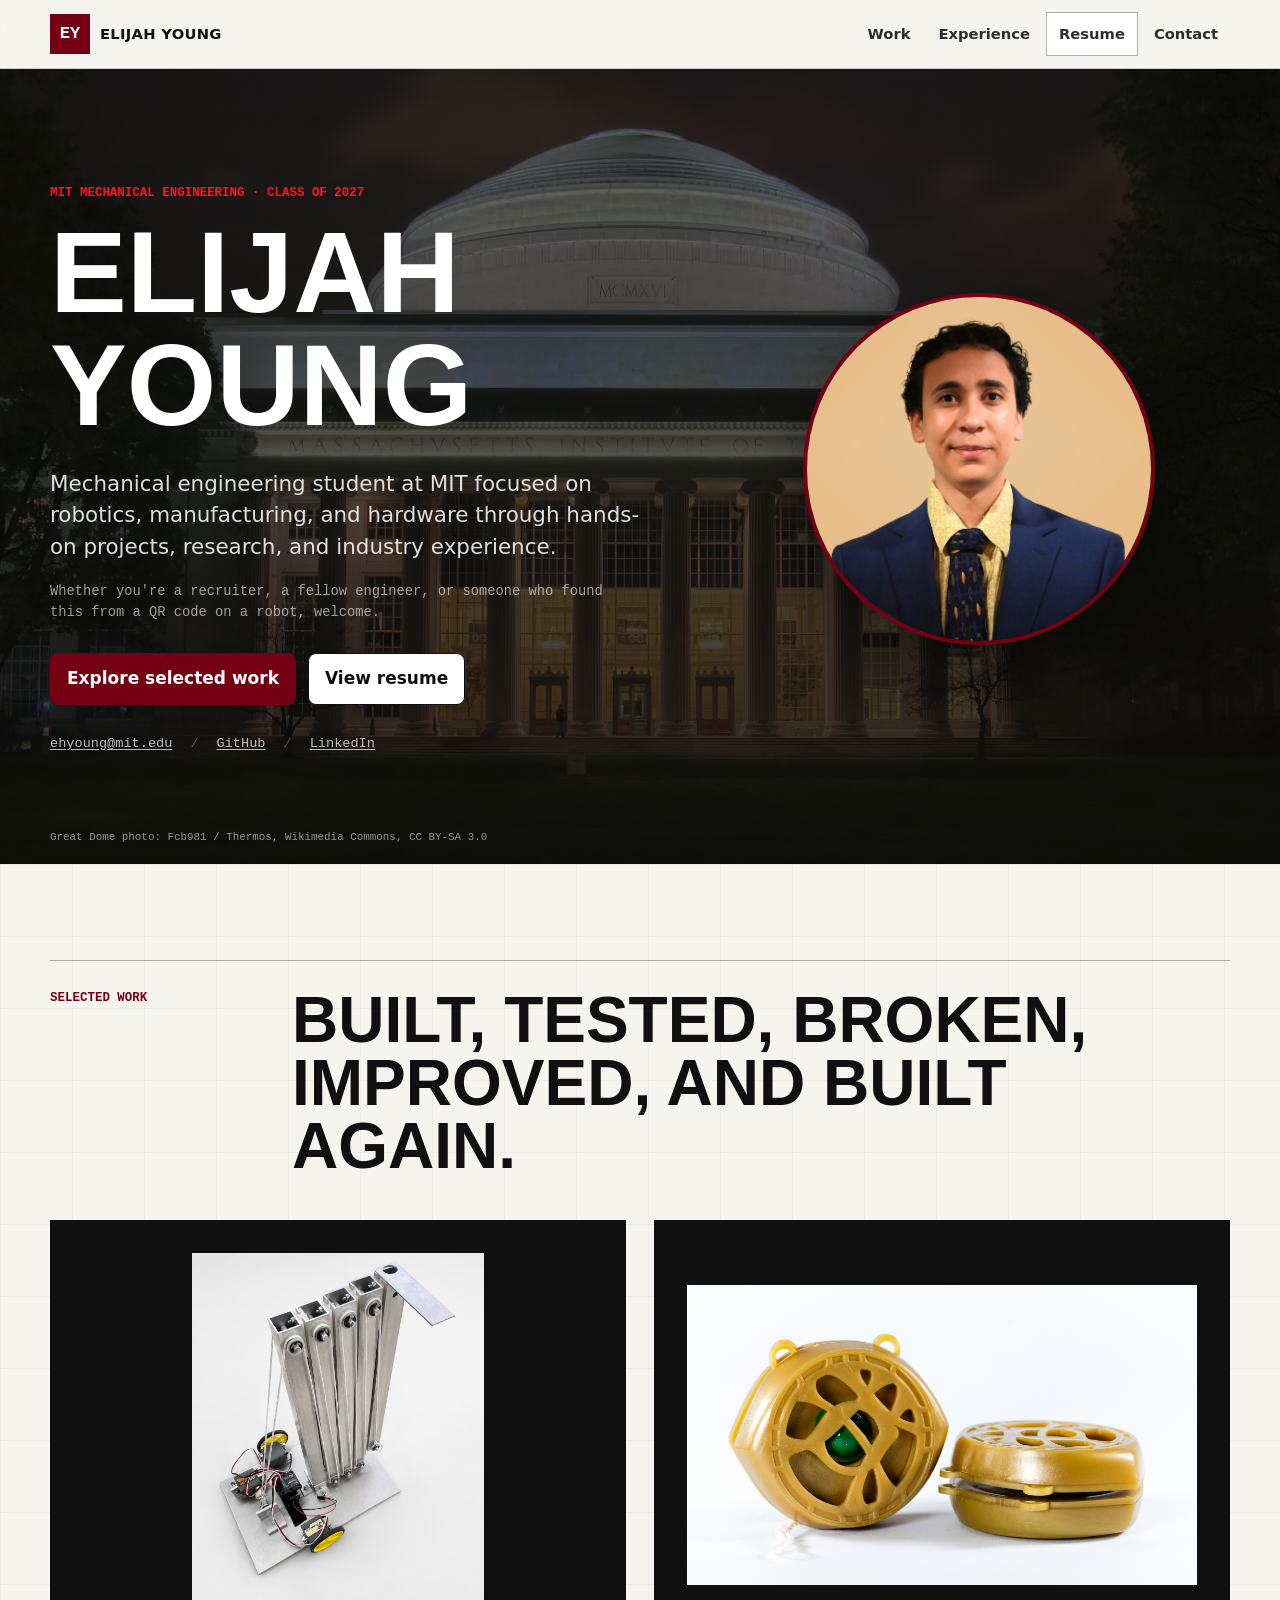
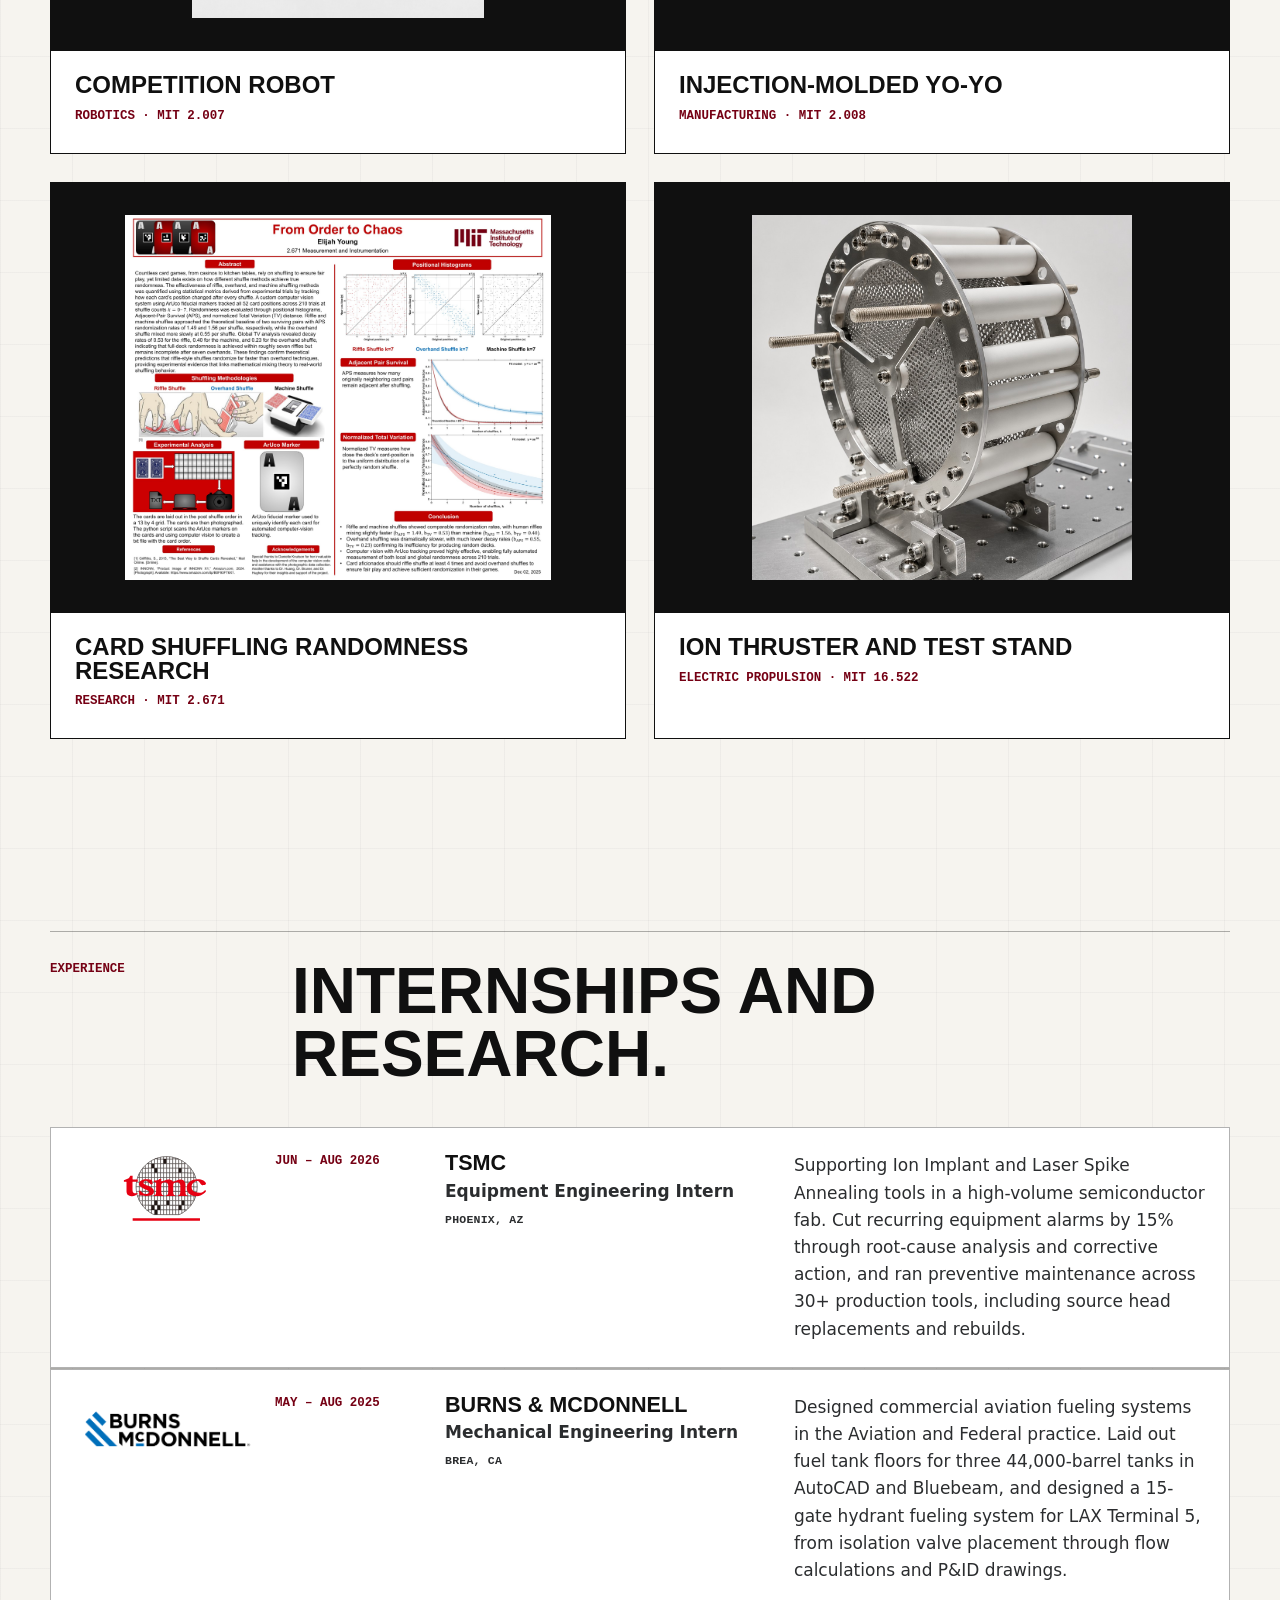
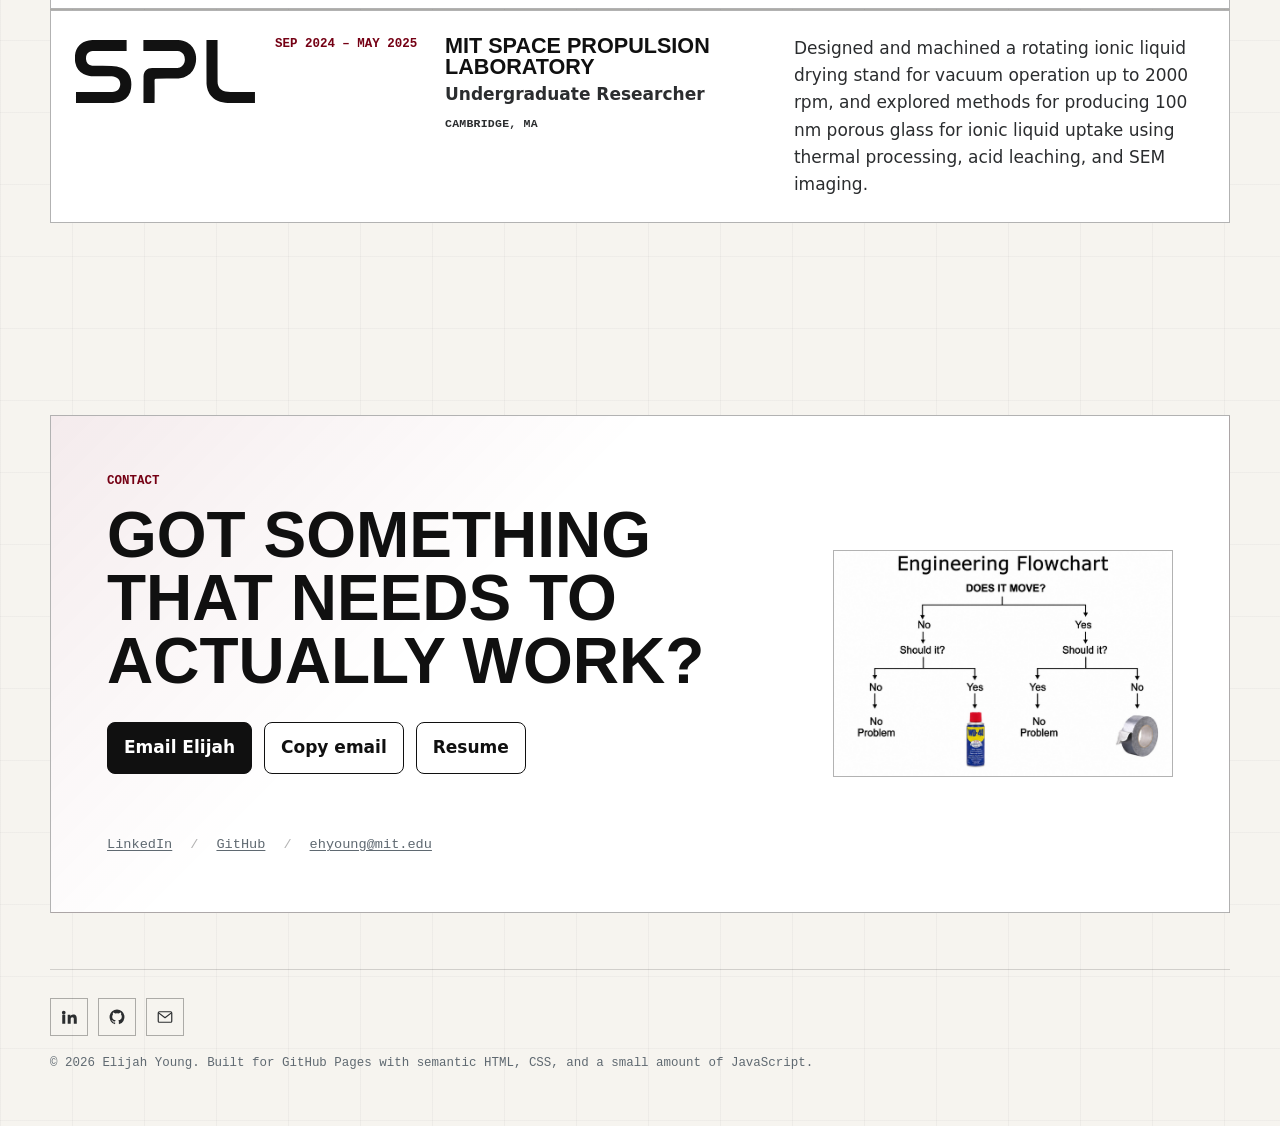
==== commit 98176159: "Add engineering flowchart meme to the Contact section Split the contact panel into a two-column layo" ====
--- a/index.html
+++ b/index.html
@@ -184,19 +184,24 @@
 
     <section class="section contact-section" id="contact" aria-labelledby="contact-title" data-section>
       <div class="contact-panel reveal">
-        <p class="eyebrow">Contact</p>
-        <h2 id="contact-title">Got something that needs to actually work?</h2>
-        <div class="contact-actions">
-          <a class="button button-primary" href="mailto:ehyoung@mit.edu">Email Elijah</a>
-          <button class="button button-secondary" type="button" data-copy-email data-email="ehyoung@mit.edu">Copy email</button>
-          <a class="button button-secondary" href="assets/resume/elijah-young-resume.pdf" target="_blank" rel="noopener">Resume</a>
+        <div class="contact-copy">
+          <p class="eyebrow">Contact</p>
+          <h2 id="contact-title">Got something that needs to actually work?</h2>
+          <div class="contact-actions">
+            <a class="button button-primary" href="mailto:ehyoung@mit.edu">Email Elijah</a>
+            <button class="button button-secondary" type="button" data-copy-email data-email="ehyoung@mit.edu">Copy email</button>
+            <a class="button button-secondary" href="assets/resume/elijah-young-resume.pdf" target="_blank" rel="noopener">Resume</a>
+          </div>
+          <p class="copy-status" aria-live="polite" data-copy-status></p>
+          <ul class="contact-links">
+            <li><a href="https://www.linkedin.com/in/elijah-h-young/" target="_blank" rel="noopener noreferrer">LinkedIn</a></li>
+            <li><a href="https://github.com/elijahhyoung" target="_blank" rel="noopener noreferrer">GitHub</a></li>
+            <li><a href="mailto:ehyoung@mit.edu">ehyoung@mit.edu</a></li>
+          </ul>
         </div>
-        <p class="copy-status" aria-live="polite" data-copy-status></p>
-        <ul class="contact-links">
-          <li><a href="https://www.linkedin.com/in/elijah-h-young/" target="_blank" rel="noopener noreferrer">LinkedIn</a></li>
-          <li><a href="https://github.com/elijahhyoung" target="_blank" rel="noopener noreferrer">GitHub</a></li>
-          <li><a href="mailto:ehyoung@mit.edu">ehyoung@mit.edu</a></li>
-        </ul>
+        <figure class="contact-flowchart">
+          <img src="assets/logos/engineering-flowchart.jpg" width="1537" height="1023" loading="lazy" alt="Engineering flowchart meme: does it move? If yes and it shouldn't, use duct tape. If no and it should, use WD-40." />
+        </figure>
       </div>
     </section>
   </main>
--- a/style.css
+++ b/style.css
@@ -614,10 +614,25 @@
 }
 
 .contact-panel {
+  display: grid;
+  grid-template-columns: minmax(0, 1fr) 340px;
+  gap: 32px;
+  align-items: center;
   padding: clamp(28px, 6vw, 56px);
   background:
     linear-gradient(135deg, rgba(117, 0, 20, 0.08), transparent 36%),
     var(--paper-strong);
+}
+
+.contact-flowchart {
+  margin: 0;
+  border: 1px solid var(--line-strong);
+}
+
+.contact-flowchart img {
+  display: block;
+  width: 100%;
+  height: auto;
 }
 
 .copy-status {
@@ -963,7 +978,8 @@
 
   .section-kicker,
   .work-grid,
-  .media-grid {
+  .media-grid,
+  .contact-panel {
     grid-template-columns: 1fr;
   }
 
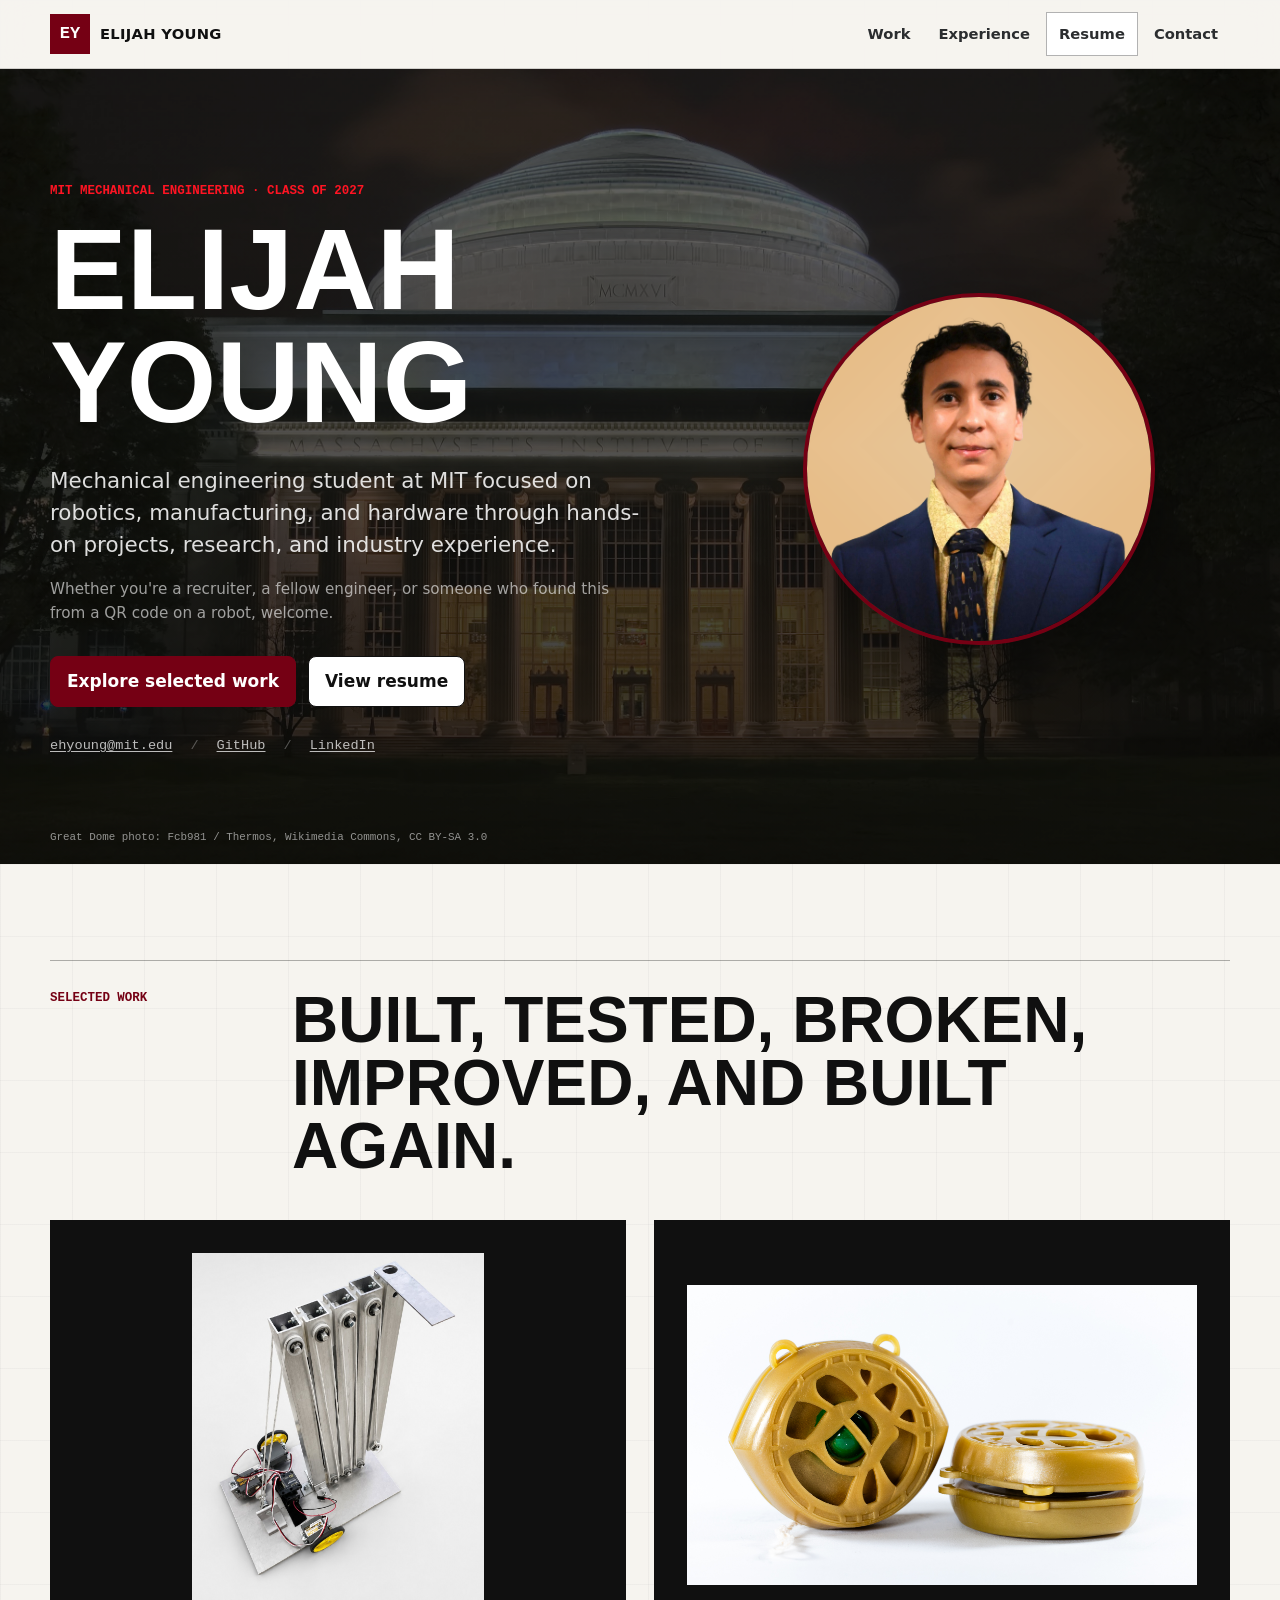
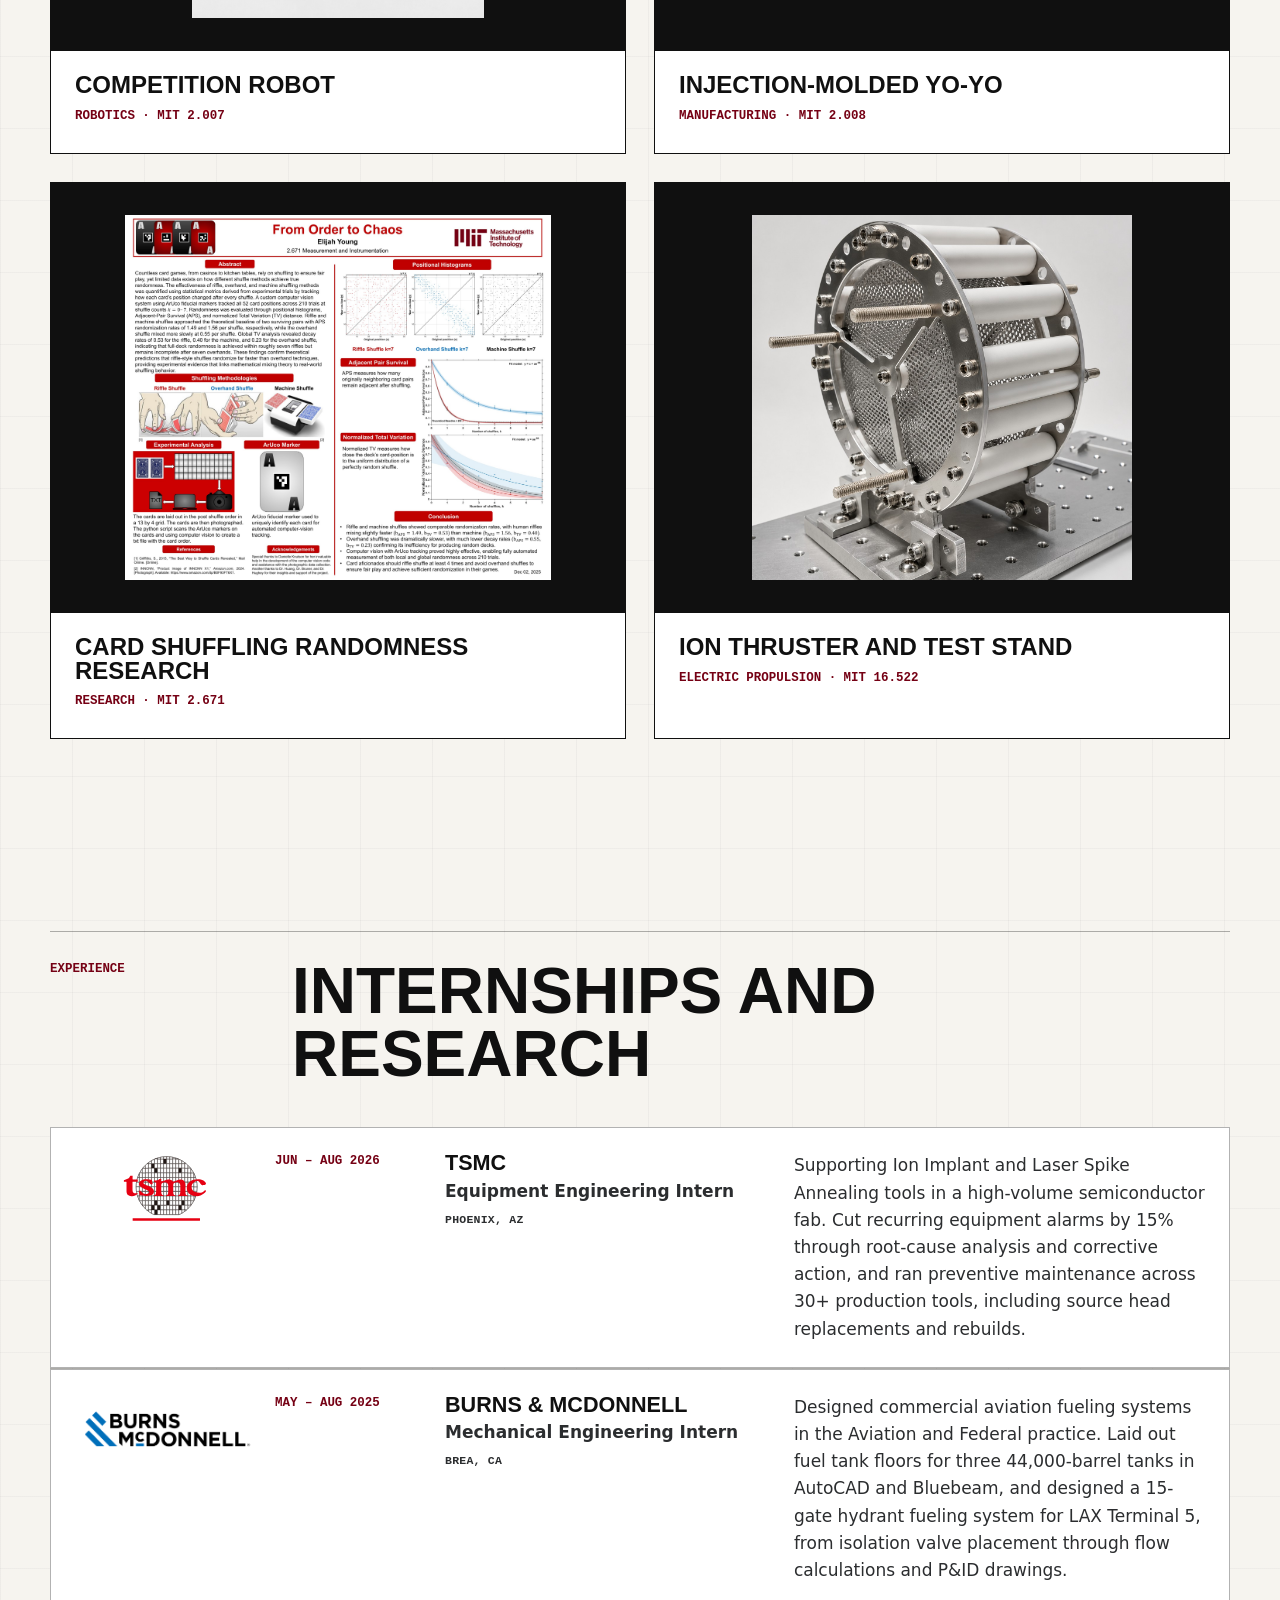
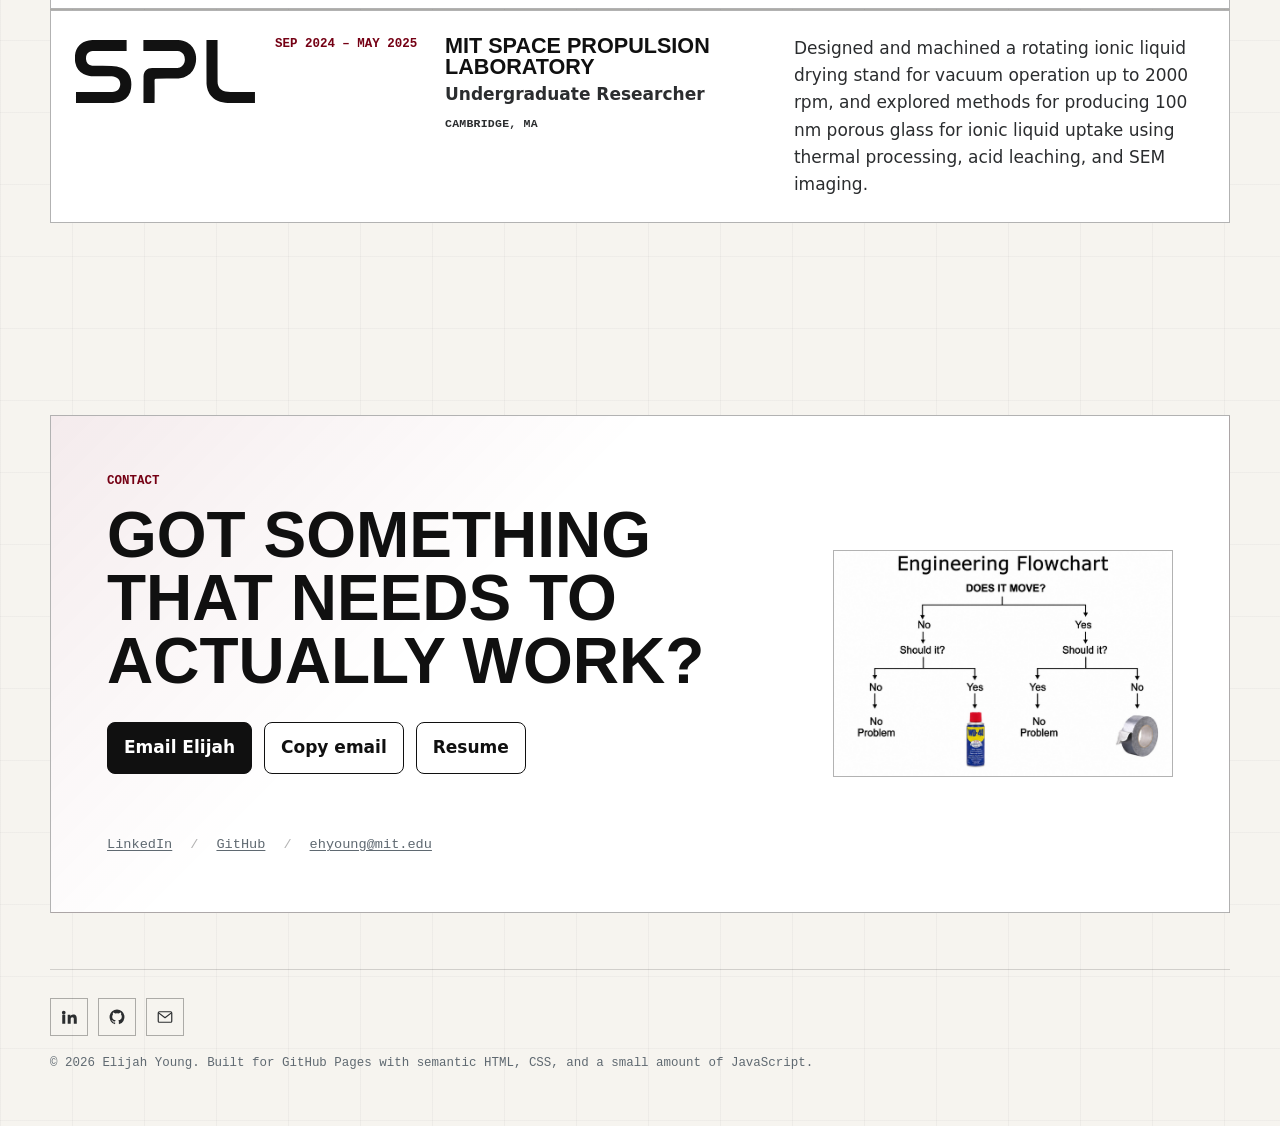
==== commit 905db964: "Match hero-note typeface, drop period, update resume - hero-note now uses the site's sans font inste" ====
--- a/index.html
+++ b/index.html
@@ -140,7 +140,7 @@
     <section class="section experience-section" id="experience" aria-labelledby="experience-title" data-section>
       <div class="section-kicker reveal">
         <p class="eyebrow">Experience</p>
-        <h2 id="experience-title">Internships and research.</h2>
+        <h2 id="experience-title">Internships and research</h2>
       </div>
       <div class="timeline reveal">
         <article>
--- a/style.css
+++ b/style.css
@@ -306,8 +306,7 @@
   max-width: 620px;
   margin-top: 18px;
   color: rgba(255, 255, 255, 0.6);
-  font-family: var(--mono);
-  font-size: 0.86rem;
+  font-size: 0.95rem;
   line-height: 1.55;
 }
 
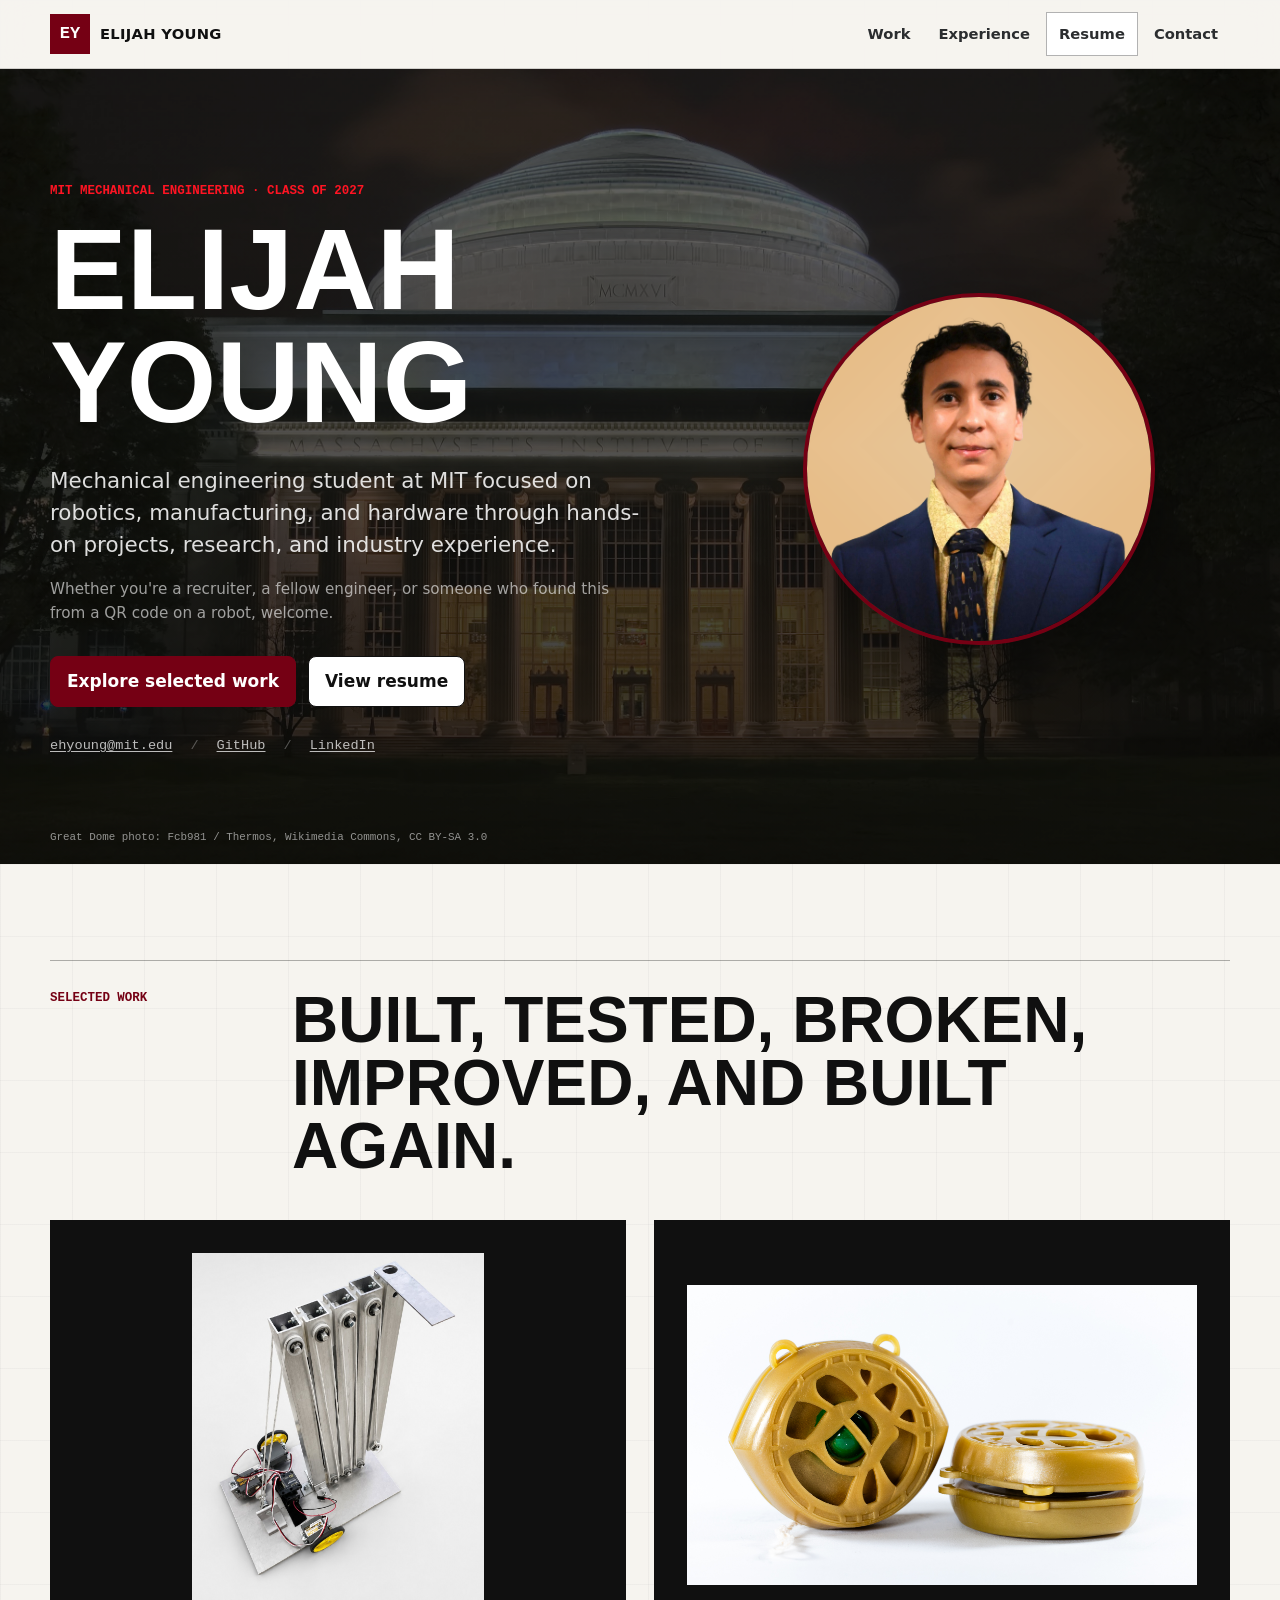
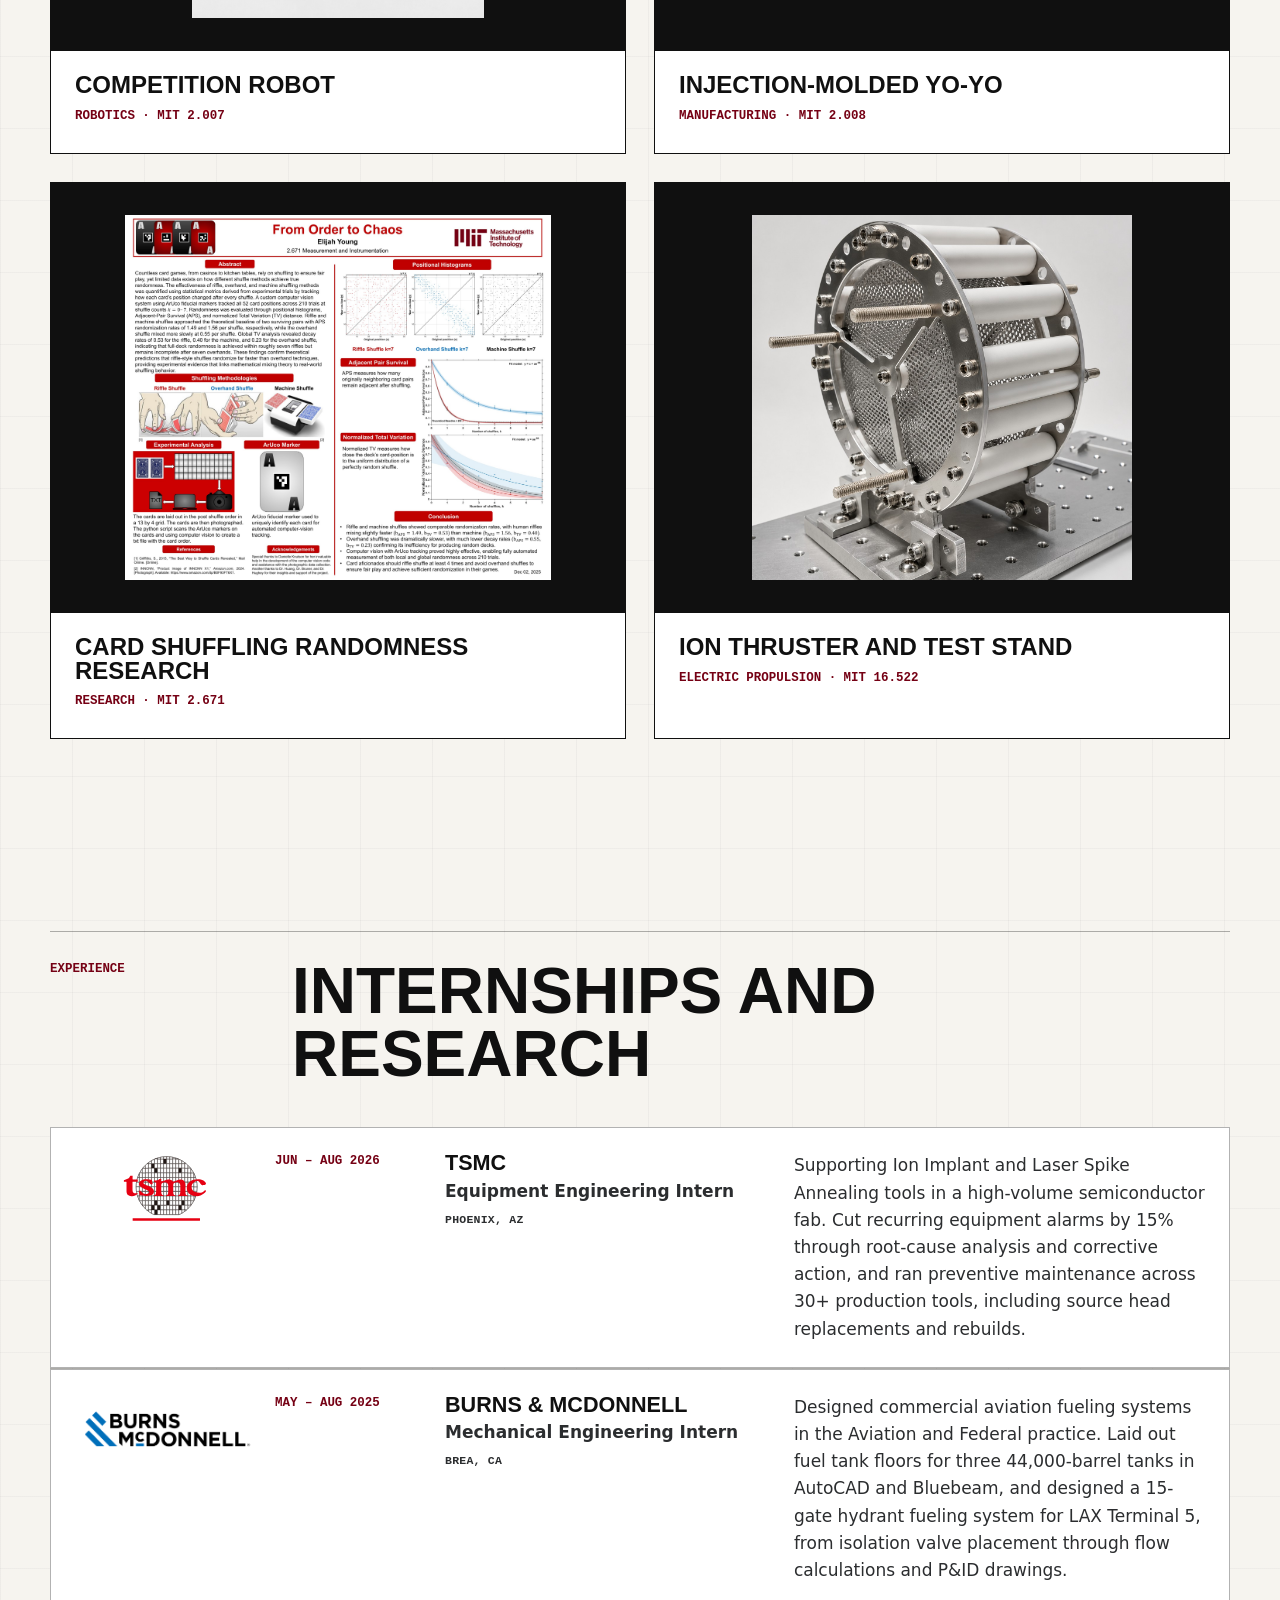
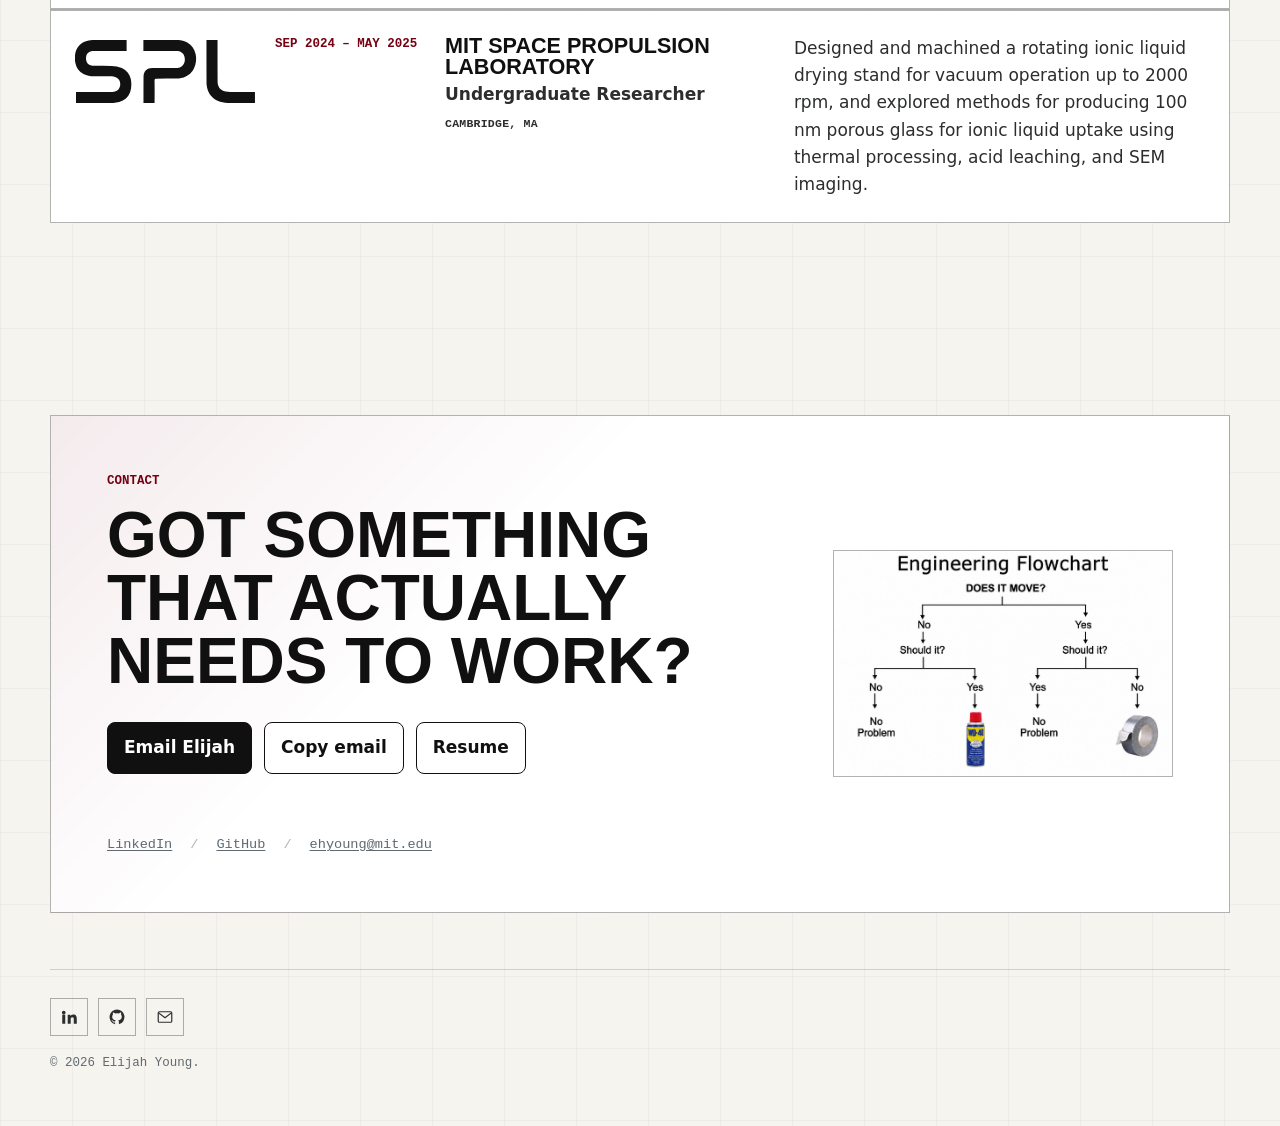
==== commit 62e7c989: "Trim footer credit line and reword contact heading" ====
--- a/index.html
+++ b/index.html
@@ -186,7 +186,7 @@
       <div class="contact-panel reveal">
         <div class="contact-copy">
           <p class="eyebrow">Contact</p>
-          <h2 id="contact-title">Got something that needs to actually work?</h2>
+          <h2 id="contact-title">Got something that actually needs to work?</h2>
           <div class="contact-actions">
             <a class="button button-primary" href="mailto:ehyoung@mit.edu">Email Elijah</a>
             <button class="button button-secondary" type="button" data-copy-email data-email="ehyoung@mit.edu">Copy email</button>
@@ -224,7 +224,7 @@
         </a>
       </li>
     </ul>
-    <p>&copy; 2026 Elijah Young. Built for GitHub Pages with semantic HTML, CSS, and a small amount of JavaScript.</p>
+    <p>&copy; 2026 Elijah Young.</p>
   </footer>
 
   <script src="script.js" defer></script>
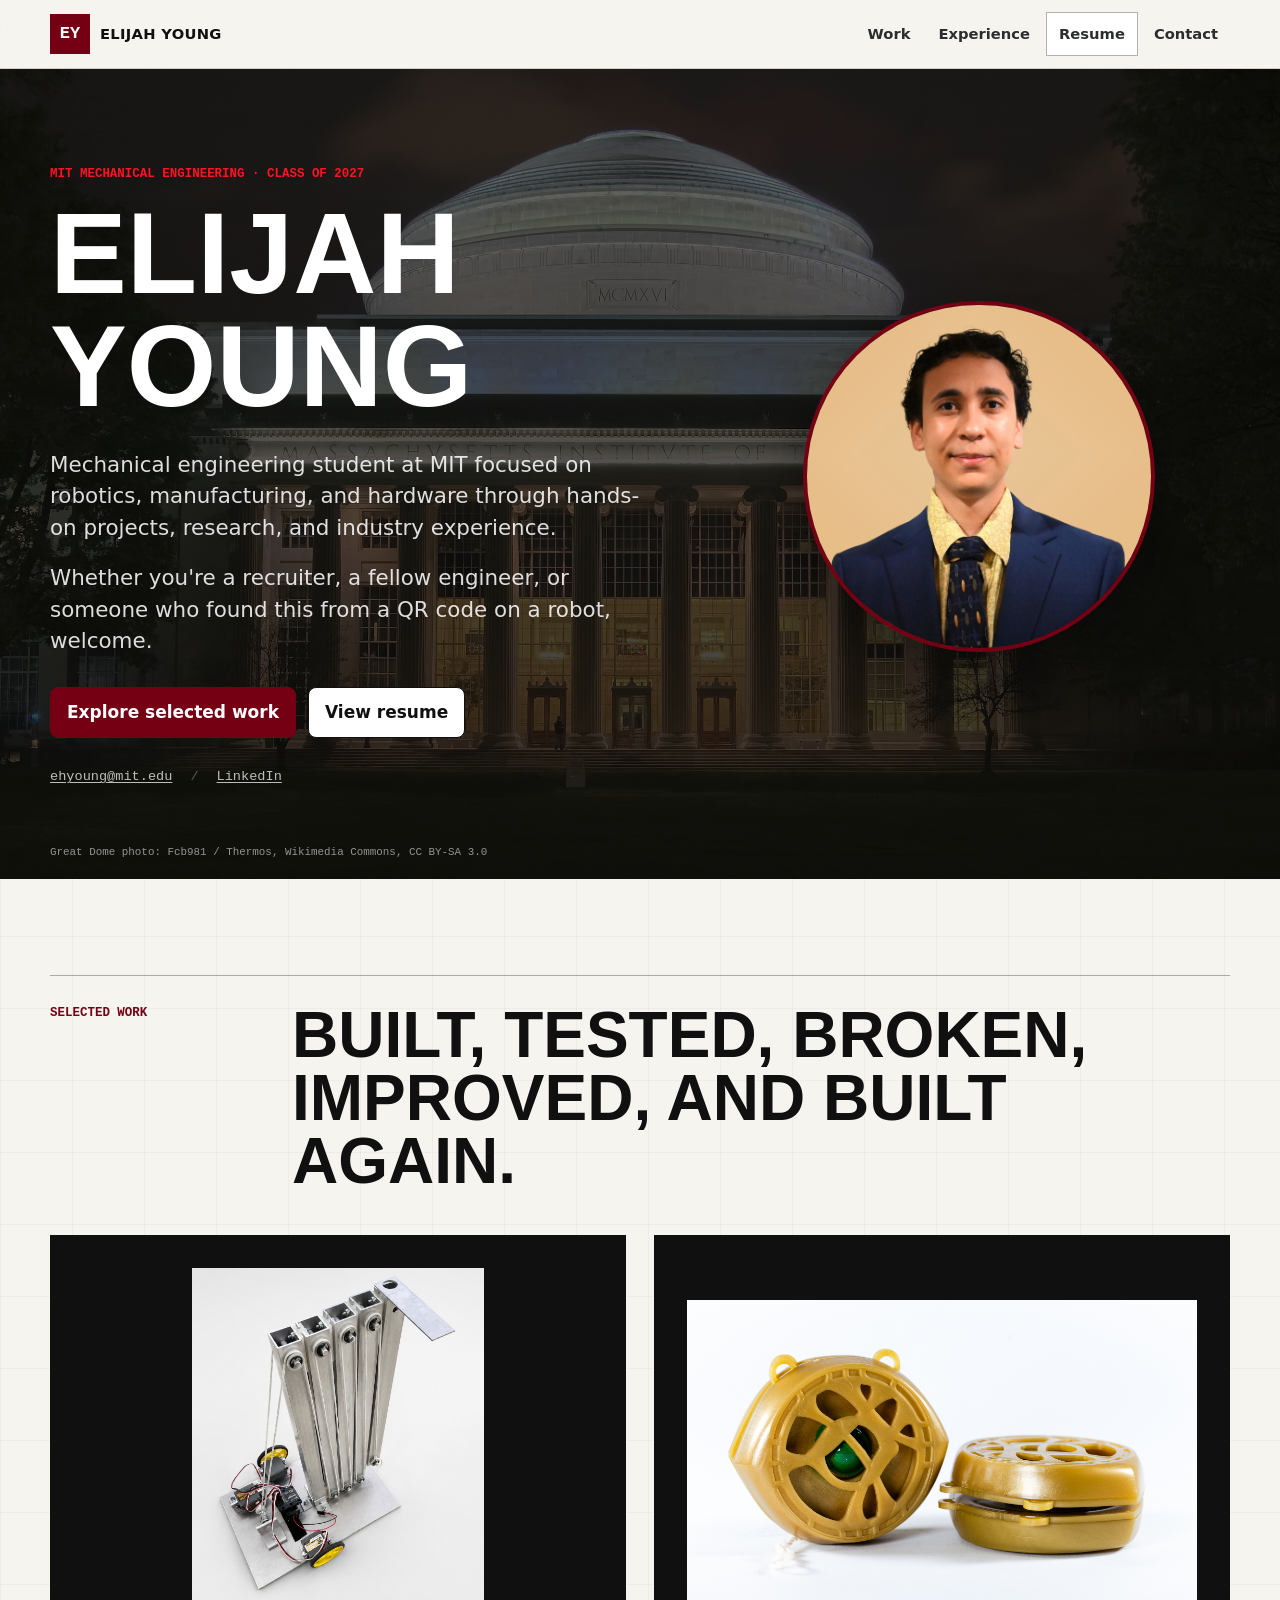
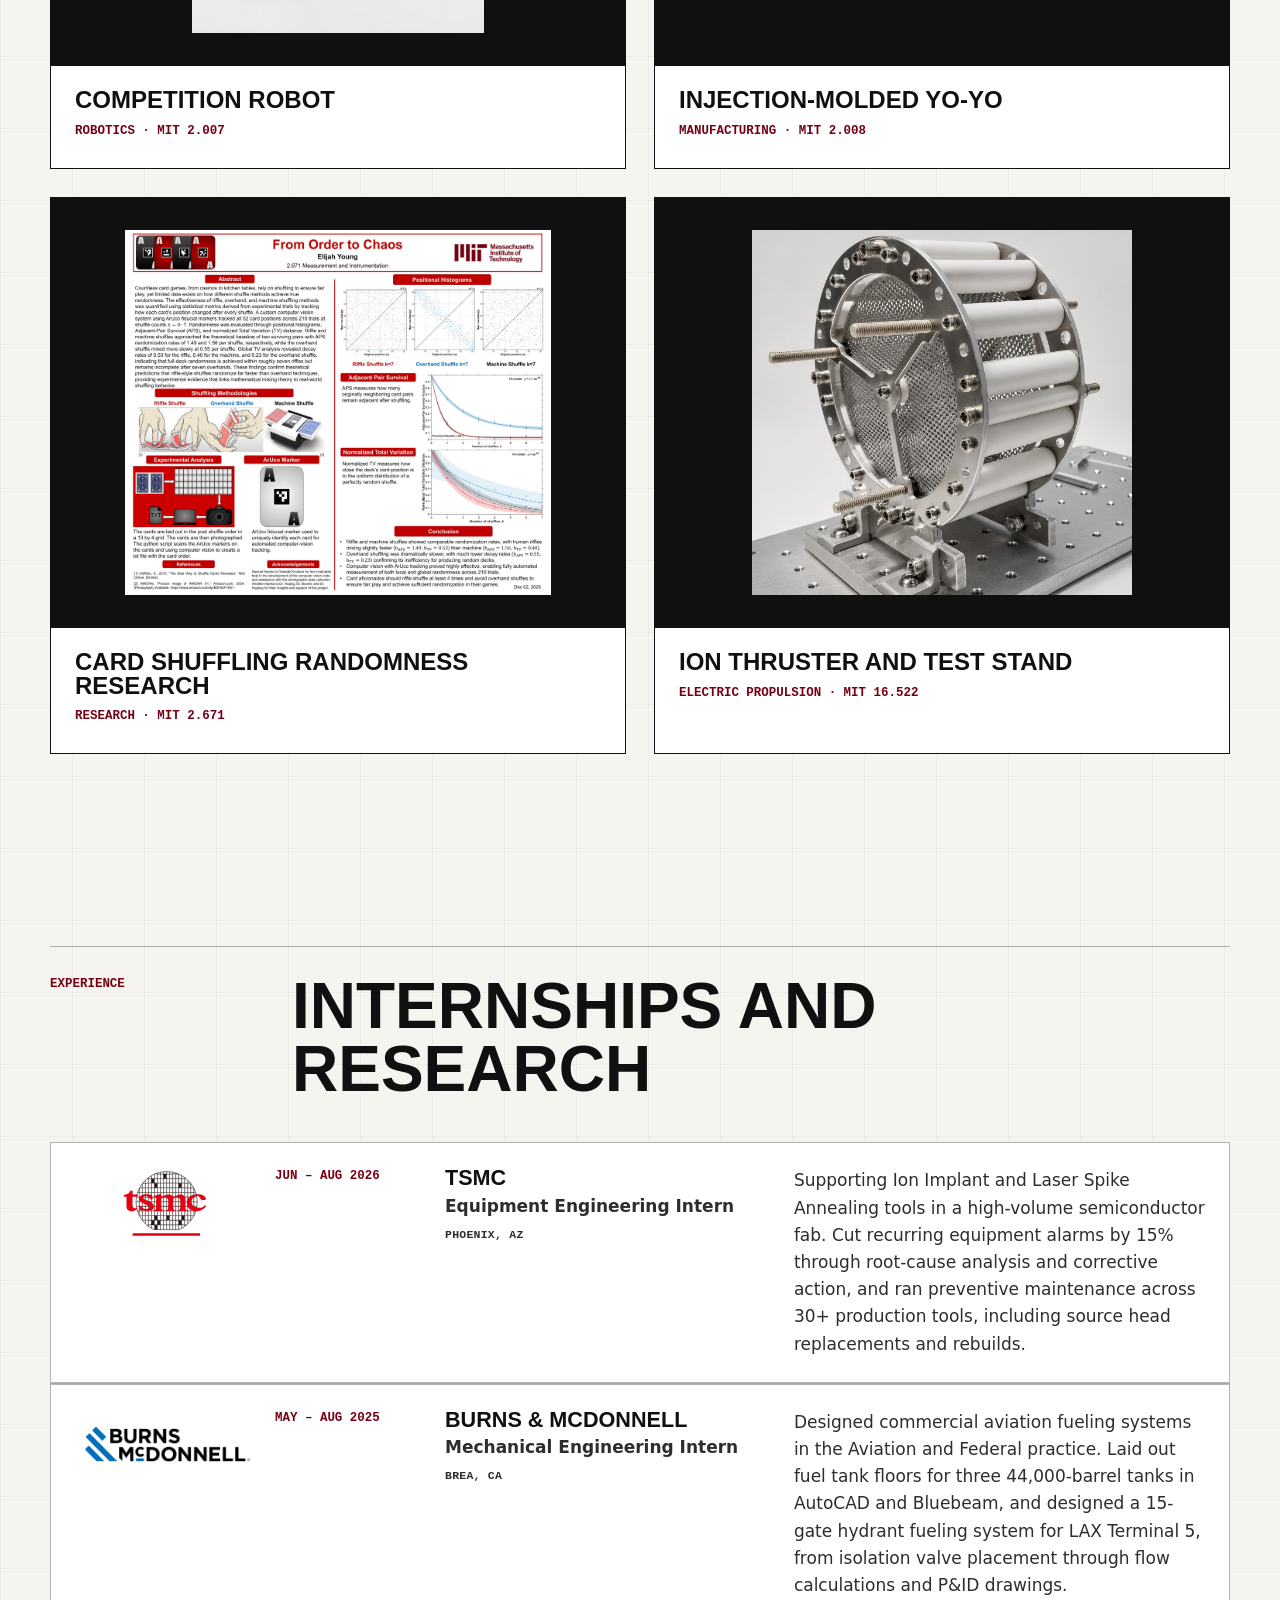
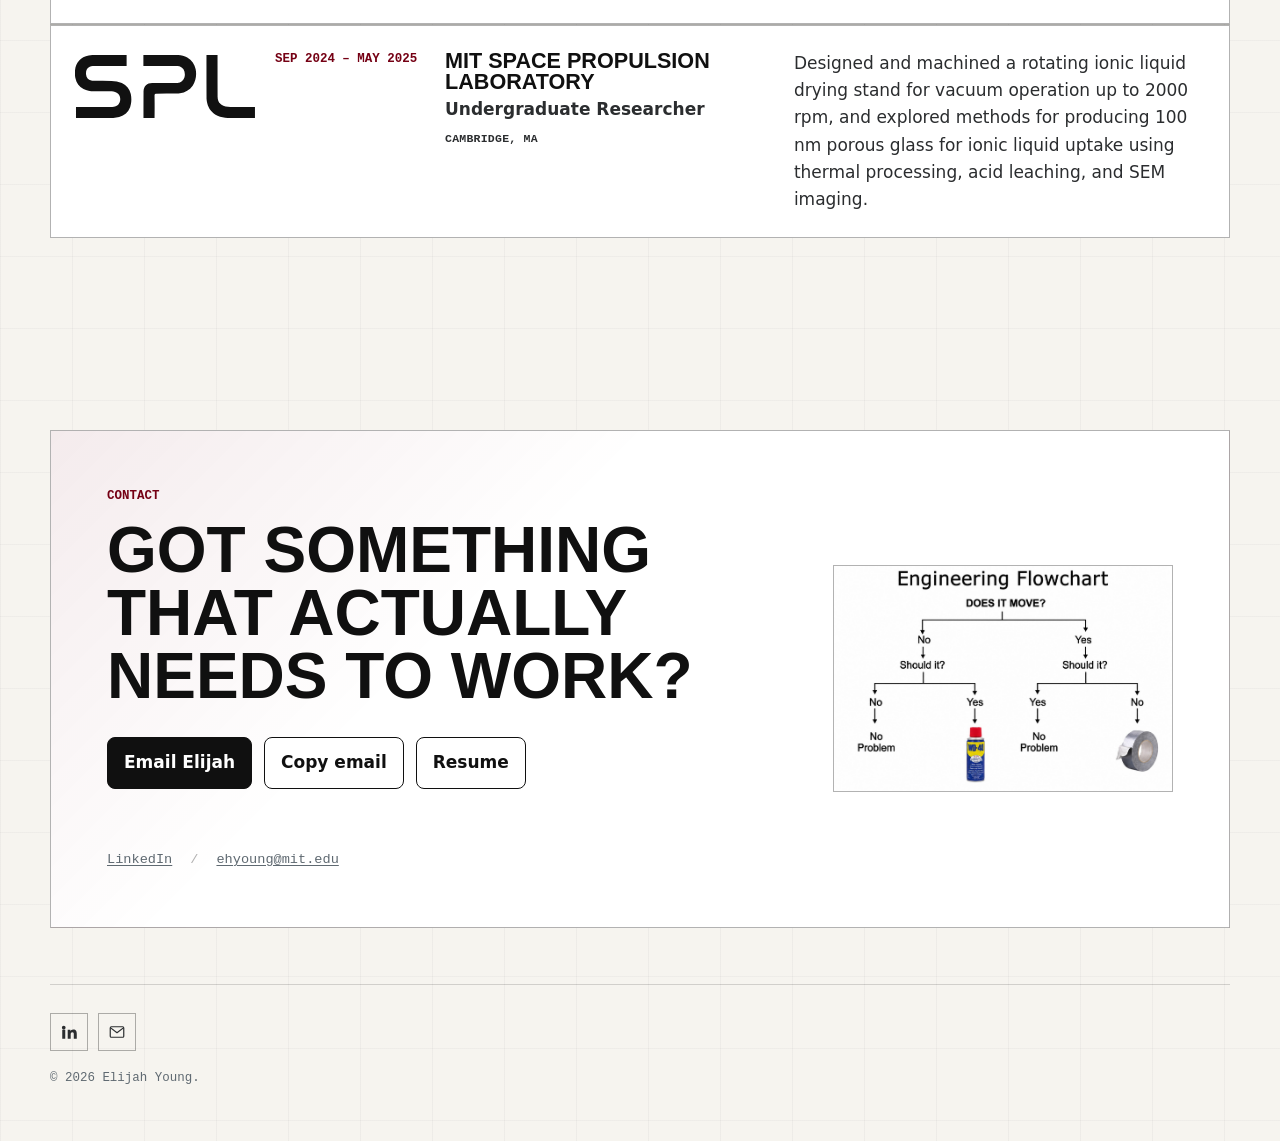
==== commit c6e6a574: "github link edit" ====
--- a/index.html
+++ b/index.html
@@ -32,7 +32,6 @@
         "name": "Massachusetts Institute of Technology"
       },
       "sameAs": [
-        "https://github.com/elijahhyoung",
         "https://www.linkedin.com/in/elijah-h-young/"
       ]
     }
@@ -74,7 +73,7 @@
           </div>
           <ul class="signal-list" aria-label="Status and profiles">
             <li><a href="mailto:ehyoung@mit.edu">ehyoung@mit.edu</a></li>
-            <li><a href="https://github.com/elijahhyoung" target="_blank" rel="noopener noreferrer">GitHub</a></li>
+            <!-- <li><a href="https://github.com/elijahhyoung" target="_blank" rel="noopener noreferrer">GitHub</a></li> -->
             <li><a href="https://www.linkedin.com/in/elijah-h-young/" target="_blank" rel="noopener noreferrer">LinkedIn</a></li>
           </ul>
         </div>
@@ -195,7 +194,7 @@
           <p class="copy-status" aria-live="polite" data-copy-status></p>
           <ul class="contact-links">
             <li><a href="https://www.linkedin.com/in/elijah-h-young/" target="_blank" rel="noopener noreferrer">LinkedIn</a></li>
-            <li><a href="https://github.com/elijahhyoung" target="_blank" rel="noopener noreferrer">GitHub</a></li>
+            <!-- <li><a href="https://github.com/elijahhyoung" target="_blank" rel="noopener noreferrer">GitHub</a></li> -->
             <li><a href="mailto:ehyoung@mit.edu">ehyoung@mit.edu</a></li>
           </ul>
         </div>
@@ -214,11 +213,6 @@
         </a>
       </li>
       <li>
-        <a href="https://github.com/elijahhyoung" target="_blank" rel="noopener noreferrer" aria-label="GitHub">
-          <svg viewBox="0 0 24 24" fill="currentColor" aria-hidden="true"><path d="M12 2a10 10 0 0 0-3.16 19.49c.5.09.68-.22.68-.48v-1.7c-2.78.6-3.37-1.34-3.37-1.34-.46-1.16-1.11-1.47-1.11-1.47-.9-.62.07-.6.07-.6 1 .07 1.53 1.03 1.53 1.03.89 1.52 2.34 1.08 2.91.83.09-.65.35-1.08.63-1.33-2.22-.25-4.56-1.11-4.56-4.94 0-1.09.39-1.98 1.03-2.68-.1-.25-.45-1.27.1-2.65 0 0 .84-.27 2.75 1.03a9.6 9.6 0 0 1 5 0c1.9-1.3 2.75-1.03 2.75-1.03.55 1.38.2 2.4.1 2.65.64.7 1.03 1.59 1.03 2.68 0 3.84-2.35 4.68-4.58 4.93.36.31.68.92.68 1.85v2.74c0 .27.18.58.69.48A10 10 0 0 0 12 2z"/></svg>
-        </a>
-      </li>
-      <li>
         <a href="mailto:ehyoung@mit.edu" aria-label="Email">
           <svg viewBox="0 0 24 24" fill="none" stroke="currentColor" stroke-width="1.6" aria-hidden="true"><rect x="3" y="5" width="18" height="14" rx="1.5"/><path d="M3.5 6.5l8.5 6.5 8.5-6.5" stroke-linecap="round" stroke-linejoin="round"/></svg>
         </a>
--- a/style.css
+++ b/style.css
@@ -305,9 +305,9 @@
 .hero-note {
   max-width: 620px;
   margin-top: 18px;
-  color: rgba(255, 255, 255, 0.6);
-  font-size: 0.95rem;
-  line-height: 1.55;
+  color: rgba(255, 255, 255, 0.86);
+  font-size: clamp(1.08rem, 2.2vw, 1.34rem);
+  line-height: 1.48;
 }
 
 .hero-actions,
